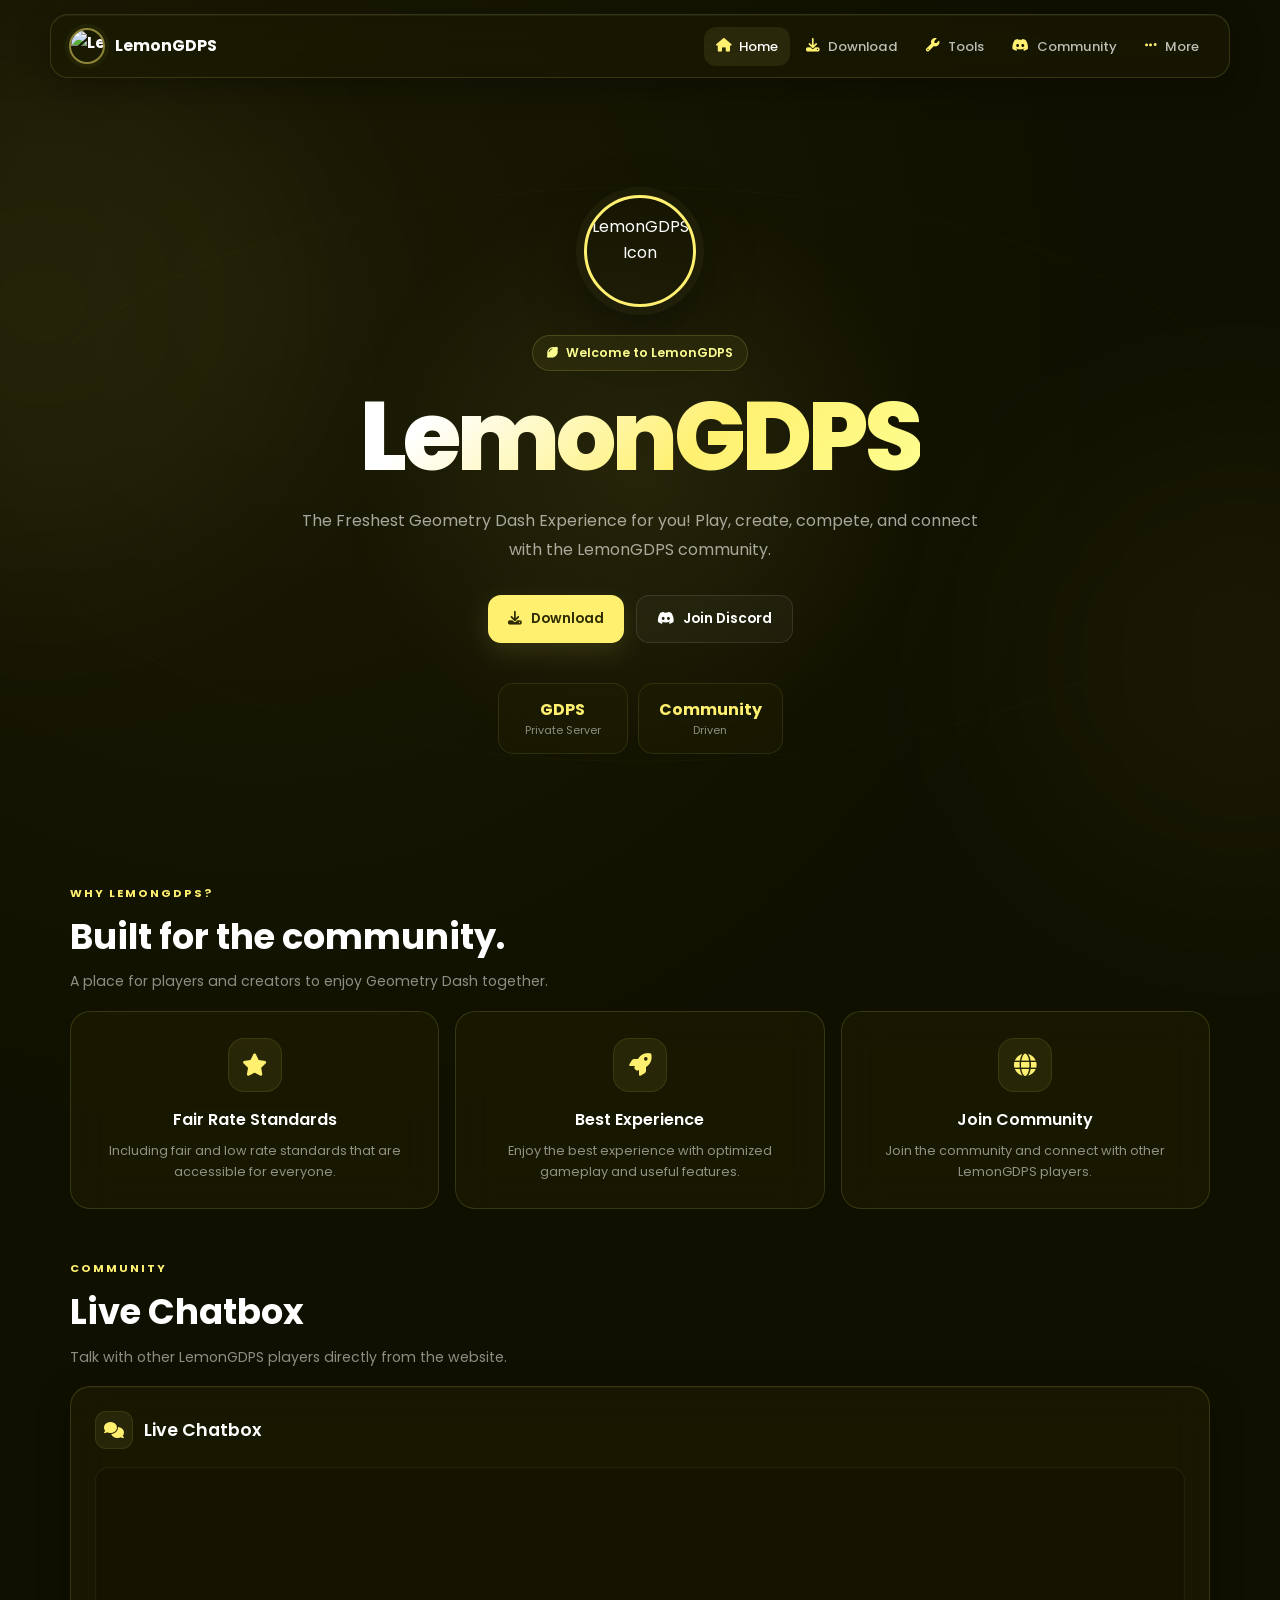
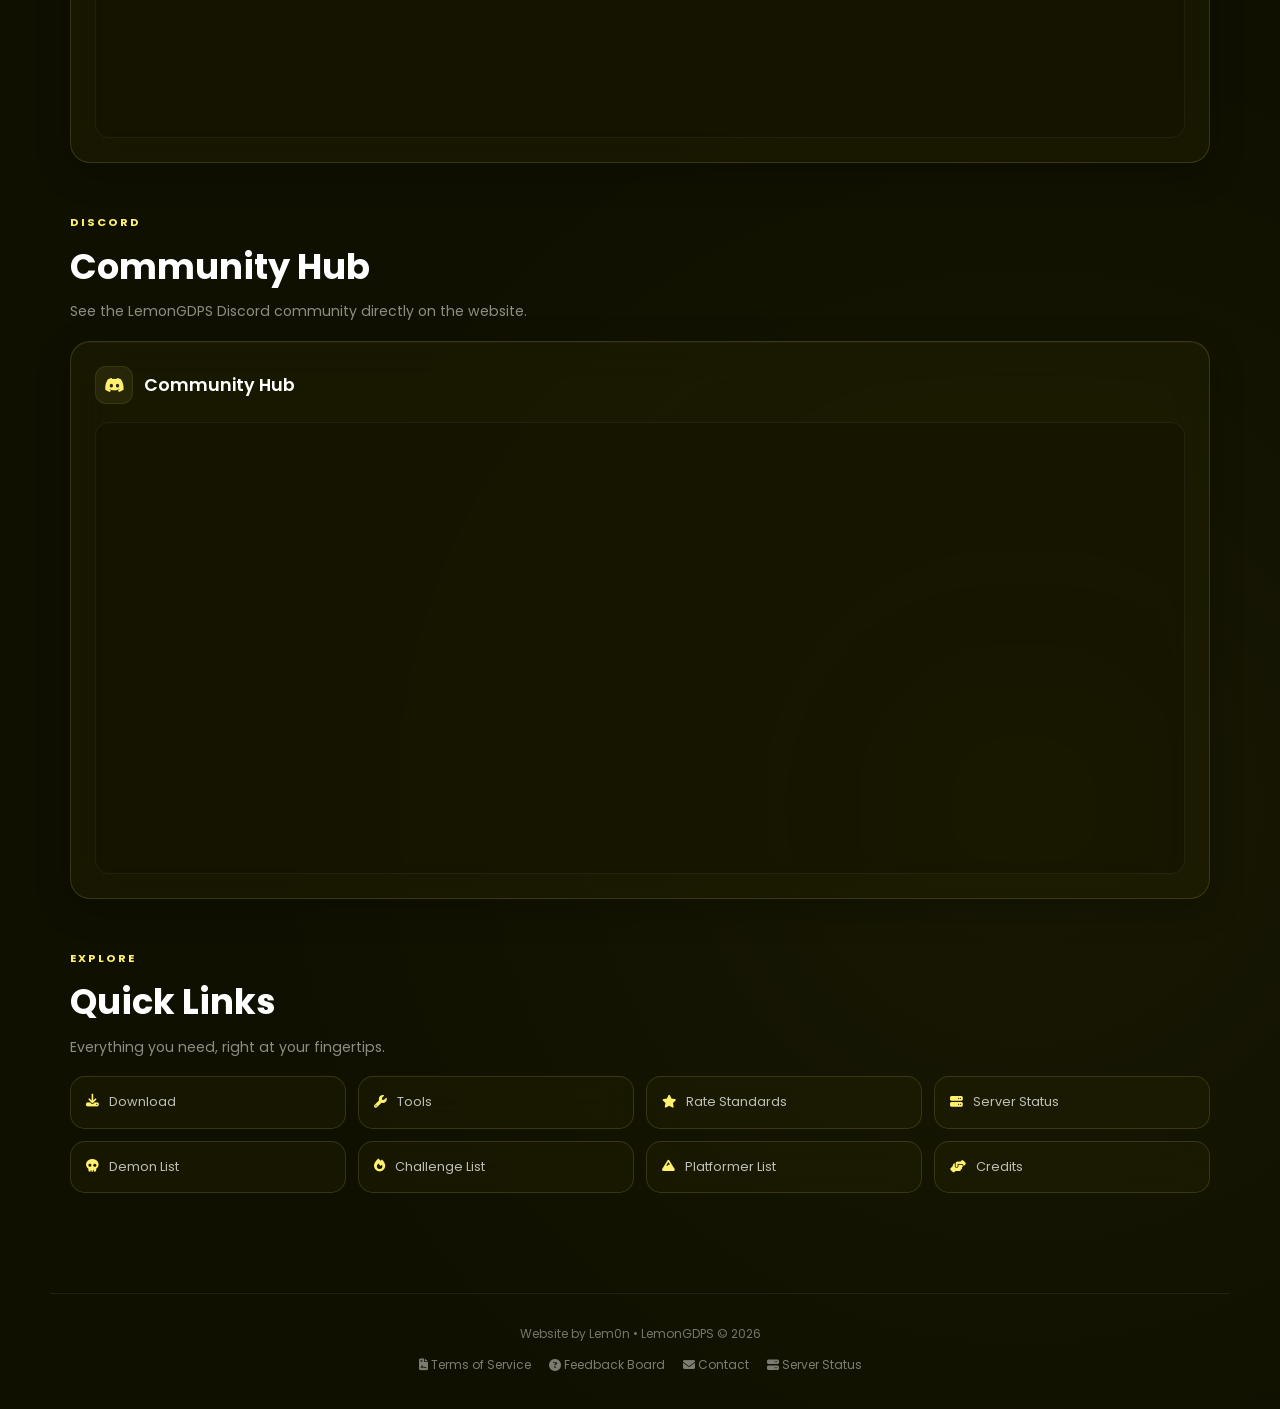
==== index.html @ 2fbc593c "Remove Rate Standards link and update Demon List link" ====
<!DOCTYPE html>
<html lang="en">
<head>
  <meta charset="UTF-8" />
  <meta name="viewport" content="width=device-width, initial-scale=1.0" />
  <meta name="google-site-verification" content="ma9ixtL04ZaSWjvOhxWdfkyeqDctJDTlz8WM6bIMzG0" />
  <meta name="description" content="LemonGDPS - The Freshest Geometry Dash Experience." />

  <title>LemonGDPS</title>

  <link rel="icon" href="https://lemongdps.alwaysdata.net/dashboard/icon.png" />
  <link rel="manifest" href="/manifest.json" />

  <link
    href="https://fonts.googleapis.com/css2?family=Poppins:wght@300;400;500;600;700;800&display=swap"
    rel="stylesheet"
  >

  <link
    rel="stylesheet"
    href="https://cdnjs.cloudflare.com/ajax/libs/font-awesome/6.4.0/css/all.min.css"
  >

  <style>
    :root {
      --yellow: #fff070;
      --yellow-light: #fdff91;
      --yellow-soft: #fffaaa;
      --yellow-hover: #ffffc4;

      --bg: #101000;
      --bg-2: #171700;
      --bg-3: #202000;

      --text: #ffffff;
      --text-soft: #fdff91;
      --text-muted: rgba(255,255,255,0.62);

      --glass: rgba(35, 35, 3, 0.48);
      --glass-strong: rgba(25, 25, 2, 0.64);
      --glass-hover: rgba(48, 48, 5, 0.58);

      --border: rgba(255, 240, 112, 0.14);
      --border-hover: rgba(255, 240, 112, 0.32);

      --radius: 20px;
      --transition: 0.25s ease;
    }

    * {
      margin: 0;
      padding: 0;
      box-sizing: border-box;
    }

    html {
      scroll-behavior: smooth;
    }

    body {
      font-family: "Poppins", system-ui, -apple-system, "Segoe UI", sans-serif;
      color: var(--text);
      background:
        radial-gradient(
          circle at 20% 10%,
          rgba(255, 240, 112, 0.045),
          transparent 30%
        ),
        radial-gradient(
          circle at 80% 80%,
          rgba(255, 240, 112, 0.035),
          transparent 30%
        ),
        var(--bg);

      min-height: 100vh;
      overflow-x: hidden;
      line-height: 1.6;
    }

    a {
      color: inherit;
      text-decoration: none;
    }

    /* =========================================================
       BACKGROUND
    ========================================================= */

    .bg-animation {
      position: fixed;
      inset: 0;
      overflow: hidden;
      pointer-events: none;
      z-index: -5;
    }

    .bg-animation span {
      position: absolute;
      display: block;

      background: rgba(255, 233, 111, 0.08);
      border: 1px solid rgba(255, 240, 112, 0.04);

      bottom: -180px;
      border-radius: 10px;

      animation: moveUp 22s linear infinite;
    }

    .bg-animation span:nth-child(1) {
      left: 10%;
      width: 140px;
      height: 140px;
    }

    .bg-animation span:nth-child(2) {
      left: 25%;
      width: 36px;
      height: 36px;
      animation-delay: 2s;
      animation-duration: 14s;
    }

    .bg-animation span:nth-child(3) {
      left: 40%;
      width: 60px;
      height: 60px;
      animation-delay: 4s;
    }

    .bg-animation span:nth-child(4) {
      left: 60%;
      width: 24px;
      height: 24px;
      animation-delay: 1s;
      animation-duration: 18s;
    }

    .bg-animation span:nth-child(5) {
      left: 75%;
      width: 120px;
      height: 120px;
      animation-delay: 5s;
    }

    .bg-animation span:nth-child(6) {
      left: 85%;
      width: 40px;
      height: 40px;
      animation-delay: 7s;
      animation-duration: 16s;
    }

    .bg-animation span:nth-child(7) {
      left: 50%;
      width: 180px;
      height: 180px;
      animation-delay: 10s;
    }

    .bg-animation span:nth-child(8) {
      left: 5%;
      width: 28px;
      height: 28px;
      animation-delay: 12s;
      animation-duration: 30s;
    }

    .bg-animation span:nth-child(9) {
      left: 90%;
      width: 18px;
      height: 18px;
      animation-delay: 8s;
      animation-duration: 26s;
    }

    .bg-animation span:nth-child(10) {
      left: 35%;
      width: 100px;
      height: 100px;
      animation-delay: 3s;
      animation-duration: 20s;
    }

    @keyframes moveUp {
      0% {
        transform: translateY(0) rotate(0deg);
        opacity: 0;
      }

      15% {
        opacity: 1;
      }

      100% {
        transform: translateY(-1200px) rotate(540deg);
        opacity: 0;
      }
    }

    body::before {
      content: "";
      position: fixed;

      width: 520px;
      height: 520px;

      top: 5%;
      left: -220px;

      border-radius: 50%;

      background: rgba(255, 240, 112, 0.055);
      filter: blur(110px);

      pointer-events: none;
      z-index: -4;
    }

    body::after {
      content: "";
      position: fixed;

      width: 480px;
      height: 480px;

      right: -200px;
      bottom: 0;

      border-radius: 50%;

      background: rgba(255, 240, 112, 0.04);
      filter: blur(120px);

      pointer-events: none;
      z-index: -4;
    }

    /* =========================================================
       TOP NAVIGATION
    ========================================================= */

    .top-nav-wrapper {
      position: fixed;

      top: 0;
      left: 0;
      right: 0;

      z-index: 1000;

      padding: 14px 20px;

      pointer-events: none;
    }

    .top-nav {
      max-width: 1180px;
      height: 64px;

      margin: 0 auto;
      padding: 0 18px;

      display: flex;
      align-items: center;
      justify-content: space-between;

      background: var(--glass-strong);

      border: 1px solid var(--border);
      border-radius: 18px;

      backdrop-filter: blur(22px) saturate(150%);
      -webkit-backdrop-filter: blur(22px) saturate(150%);

      box-shadow:
        0 8px 32px rgba(0, 0, 0, 0.3),
        inset 0 1px 0 rgba(255,255,255,0.05);

      pointer-events: auto;
    }

    .nav-brand {
      display: flex;
      align-items: center;
      gap: 10px;

      font-size: 1rem;
      font-weight: 700;

      white-space: nowrap;
    }

    .nav-brand img {
      width: 36px;
      height: 36px;

      object-fit: cover;

      border-radius: 50%;
      border: 2px solid rgba(255, 240, 112, 0.5);

      box-shadow:
        0 0 0 4px rgba(255, 240, 112, 0.04);
    }

    .nav-links {
      display: flex;
      align-items: center;
      gap: 4px;
    }

    .nav-link {
      display: flex;
      align-items: center;
      gap: 8px;

      padding: 9px 12px;

      border-radius: 12px;

      color: rgba(255,255,255,0.72);

      font-size: 0.82rem;
      font-weight: 500;

      transition: var(--transition);
    }

    .nav-link i {
      color: var(--yellow);
      font-size: 0.85rem;
    }

    .nav-link:hover,
    .nav-link.active {
      color: white;
      background: rgba(255,240,112,0.08);
    }

    .nav-link:hover {
      transform: translateY(-1px);
    }

    .nav-more {
      position: relative;
    }

    .nav-more-menu {
      position: absolute;

      top: calc(100% + 10px);
      right: 0;

      width: 220px;

      padding: 8px;

      background: rgba(24,24,3,0.78);

      border: 1px solid var(--border);
      border-radius: 16px;

      backdrop-filter: blur(24px) saturate(150%);
      -webkit-backdrop-filter: blur(24px) saturate(150%);

      box-shadow:
        0 20px 50px rgba(0,0,0,0.35),
        inset 0 1px 0 rgba(255,255,255,0.04);

      opacity: 0;
      visibility: hidden;
      transform: translateY(-6px);

      transition: 0.2s ease;
    }

    .nav-more:hover .nav-more-menu {
      opacity: 1;
      visibility: visible;
      transform: translateY(0);
    }

    .nav-more-menu a {
      display: flex;
      align-items: center;
      gap: 10px;

      padding: 10px 12px;

      border-radius: 10px;

      color: rgba(255,255,255,0.72);

      font-size: 0.82rem;

      transition: var(--transition);
    }

    .nav-more-menu a i {
      width: 18px;
      color: var(--yellow);
      text-align: center;
    }

    .nav-more-menu a:hover {
      color: white;
      background: rgba(255,240,112,0.08);
    }

    /* =========================================================
       MAIN
    ========================================================= */

    main {
      width: 100%;
      max-width: 1180px;

      margin: 0 auto;
      padding: 115px 20px 60px;
    }

    /* =========================================================
       HERO
    ========================================================= */

    .hero {
      position: relative;

      min-height: 620px;

      display: flex;
      flex-direction: column;
      align-items: center;
      justify-content: center;

      text-align: center;

      padding: 80px 20px;

      overflow: hidden;
    }

    .hero-pattern {
      position: absolute;
      inset: 0;

      background:
        radial-gradient(
          circle at center,
          rgba(255,240,112,0.075),
          transparent 45%
        );

      pointer-events: none;
    }

    .hero-pattern::after {
      content: "";

      position: absolute;
      inset: 10%;

      border: 1px solid rgba(255,240,112,0.025);
      border-radius: 50%;

      transform: scaleX(1.4);
    }

    .hero-icon {
      position: relative;

      width: 112px;
      height: 112px;

      object-fit: cover;

      border-radius: 50%;

      border: 3px solid var(--yellow);

      box-shadow:
        0 0 0 8px rgba(255,240,112,0.045),
        0 20px 60px rgba(0,0,0,0.45);

      margin-bottom: 28px;

      animation: heroFloat 5s ease-in-out infinite;
    }

    @keyframes heroFloat {
      0%, 100% {
        transform: translateY(0);
      }

      50% {
        transform: translateY(-8px);
      }
    }

    .hero-badge {
      display: inline-flex;
      align-items: center;
      gap: 8px;

      padding: 7px 14px;

      margin-bottom: 18px;

      border: 1px solid rgba(255,240,112,0.16);
      border-radius: 999px;

      background: rgba(255,240,112,0.055);

      backdrop-filter: blur(12px);
      -webkit-backdrop-filter: blur(12px);

      color: var(--yellow-light);

      font-size: 0.78rem;
      font-weight: 600;
    }

    .hero h1 {
      position: relative;

      font-size: clamp(3rem, 8vw, 6rem);

      line-height: 1;

      font-weight: 800;

      letter-spacing: -4px;

      margin-bottom: 22px;

      background: linear-gradient(
        135deg,
        #ffffff 15%,
        var(--yellow) 60%,
        var(--yellow-light)
      );

      -webkit-background-clip: text;
      background-clip: text;

      color: transparent;
    }

    .hero p {
      max-width: 680px;

      color: rgba(255,255,255,0.62);

      font-size: 1rem;

      line-height: 1.8;

      margin-bottom: 30px;
    }

    .hero-buttons {
      display: flex;
      justify-content: center;
      flex-wrap: wrap;
      gap: 12px;

      margin-bottom: 40px;
    }

    .hero-button {
      display: inline-flex;
      align-items: center;
      gap: 9px;

      padding: 12px 20px;

      border-radius: 13px;

      font-size: 0.86rem;
      font-weight: 600;

      transition: var(--transition);
    }

    .hero-button.primary {
      color: #282600;
      background: var(--yellow);

      box-shadow:
        0 8px 25px rgba(255,240,112,0.12);
    }

    .hero-button.primary:hover {
      background: var(--yellow-hover);
      transform: translateY(-3px);

      box-shadow:
        0 12px 32px rgba(255,240,112,0.2);
    }

    .hero-button.secondary {
      color: white;

      background: rgba(255,255,255,0.035);

      border: 1px solid rgba(255,255,255,0.1);

      backdrop-filter: blur(12px);
      -webkit-backdrop-filter: blur(12px);
    }

    .hero-button.secondary:hover {
      background: rgba(255,240,112,0.07);
      border-color: rgba(255,240,112,0.25);

      transform: translateY(-3px);
    }

    .stats {
      display: flex;
      justify-content: center;
      flex-wrap: wrap;

      gap: 10px;
    }

    .stat {
      min-width: 130px;

      padding: 13px 20px;

      border-radius: 15px;

      background: rgba(35,35,3,0.38);

      border: 1px solid rgba(255,240,112,0.1);

      backdrop-filter: blur(16px);
      -webkit-backdrop-filter: blur(16px);
    }

    .stat strong {
      display: block;

      color: var(--yellow);

      font-size: 1rem;
    }

    .stat span {
      display: block;

      color: rgba(255,255,255,0.5);

      font-size: 0.68rem;
    }

    /* =========================================================
       SECTION
    ========================================================= */

    .section {
      margin-top: 45px;
    }

    .section-heading {
      margin-bottom: 18px;
    }

    .section-heading span {
      color: var(--yellow);

      font-size: 0.7rem;
      font-weight: 700;

      text-transform: uppercase;
      letter-spacing: 2px;
    }

    .section-heading h2 {
      margin-top: 5px;

      font-size: clamp(1.6rem, 4vw, 2.2rem);

      font-weight: 700;
    }

    .section-heading p {
      margin-top: 5px;

      color: rgba(255,255,255,0.52);

      font-size: 0.88rem;
    }

    /* =========================================================
       GLASS CARDS
    ========================================================= */

    .card {
      background: var(--glass);

      border: 1px solid var(--border);
      border-radius: var(--radius);

      padding: 24px;

      backdrop-filter: blur(18px) saturate(135%);
      -webkit-backdrop-filter: blur(18px) saturate(135%);

      box-shadow:
        0 10px 35px rgba(0,0,0,0.22),
        inset 0 1px 0 rgba(255,255,255,0.035);

      transition:
        transform var(--transition),
        border-color var(--transition),
        background var(--transition),
        box-shadow var(--transition);
    }

    .card:hover {
      background: var(--glass-hover);

      border-color: var(--border-hover);

      box-shadow:
        0 16px 45px rgba(0,0,0,0.28),
        inset 0 1px 0 rgba(255,255,255,0.05);
    }

    .card-header {
      display: flex;
      align-items: center;
      gap: 11px;

      margin-bottom: 18px;
    }

    .card-header i {
      width: 38px;
      height: 38px;

      display: flex;
      align-items: center;
      justify-content: center;

      border-radius: 11px;

      color: var(--yellow);

      background: rgba(255,240,112,0.07);

      border: 1px solid rgba(255,240,112,0.08);
    }

    .card-title {
      font-size: 1.1rem;
      font-weight: 600;
    }

    .card-content {
      color: var(--text-soft);
    }

    /* =========================================================
       MEDIA
    ========================================================= */

    .media {
      width: 100%;

      overflow: hidden;

      border-radius: 14px;

      border: 1px solid rgba(255,255,255,0.06);

      background: rgba(0,0,0,0.15);
    }

    iframe {
      display: block;

      width: 100%;

      border: none;
    }

    /* =========================================================
       FEATURES
    ========================================================= */

    .features {
      display: grid;

      grid-template-columns: repeat(3, 1fr);

      gap: 16px;
    }

    .feature {
      padding: 26px 22px;

      text-align: center;

      background: rgba(35,35,3,0.44);

      border: 1px solid var(--border);

      border-radius: 20px;

      backdrop-filter: blur(18px) saturate(135%);
      -webkit-backdrop-filter: blur(18px) saturate(135%);

      transition: var(--transition);
    }

    .feature:hover {
      transform: translateY(-5px);

      background: rgba(48,48,5,0.56);

      border-color: var(--border-hover);

      box-shadow:
        0 15px 40px rgba(0,0,0,0.25);
    }

    .feature i {
      width: 54px;
      height: 54px;

      display: inline-flex;
      align-items: center;
      justify-content: center;

      margin-bottom: 15px;

      border-radius: 16px;

      color: var(--yellow);

      background: rgba(255,240,112,0.065);

      border: 1px solid rgba(255,240,112,0.1);

      font-size: 1.4rem;
    }

    .feature h3 {
      margin-bottom: 7px;

      font-size: 1rem;
      font-weight: 600;
    }

    .feature p {
      color: rgba(255,255,255,0.52);

      font-size: 0.8rem;

      line-height: 1.65;
    }

    /* =========================================================
       QUICK LINKS
    ========================================================= */

    .quick-links {
      display: grid;

      grid-template-columns: repeat(4, 1fr);

      gap: 12px;
    }

    .quick-link {
      display: flex;
      align-items: center;
      gap: 10px;

      padding: 15px;

      border-radius: 15px;

      background: rgba(35,35,3,0.4);

      border: 1px solid var(--border);

      color: rgba(255,255,255,0.72);

      font-size: 0.8rem;

      backdrop-filter: blur(14px);
      -webkit-backdrop-filter: blur(14px);

      transition: var(--transition);
    }

    .quick-link i {
      color: var(--yellow);
    }

    .quick-link:hover {
      color: white;

      background: rgba(255,240,112,0.07);

      border-color: var(--border-hover);

      transform: translateY(-2px);
    }

    /* =========================================================
       FOOTER
    ========================================================= */

    footer {
      width: 100%;

      max-width: 1180px;

      margin: 40px auto 0;

      padding: 30px 20px 35px;

      text-align: center;

      border-top: 1px solid rgba(255,240,112,0.08);

      color: rgba(255,255,255,0.42);

      font-size: 0.75rem;
    }

    .footer-links {
      display: flex;
      justify-content: center;
      flex-wrap: wrap;

      gap: 18px;

      margin-top: 12px;
    }

    .footer-links a {
      color: rgba(255,255,255,0.45);

      transition: var(--transition);
    }

    .footer-links a:hover {
      color: var(--yellow);
    }

    /* =========================================================
       SCROLL REVEAL
    ========================================================= */

    .reveal {
      opacity: 0;
      transform: translateY(20px);

      transition:
        opacity 0.6s ease,
        transform 0.6s ease;
    }

    .reveal.visible {
      opacity: 1;
      transform: translateY(0);
    }

    /* =========================================================
       RESPONSIVE
    ========================================================= */

    @media (max-width: 950px) {
      .nav-link span {
        display: none;
      }

      .nav-link {
        padding: 10px;
      }

      .nav-brand span {
        display: none;
      }

      .features {
        grid-template-columns: 1fr;
      }

      .quick-links {
        grid-template-columns: repeat(2, 1fr);
      }
    }

    @media (max-width: 650px) {
      .top-nav-wrapper {
        padding: 10px;
      }

      .top-nav {
        height: 58px;
        padding: 0 10px;

        border-radius: 15px;
      }

      .nav-links {
        gap: 1px;
      }

      .nav-link {
        padding: 8px;
      }

      .nav-link i {
        font-size: 0.8rem;
      }

      .nav-more-menu {
        right: -5px;
      }

      main {
        padding-top: 90px;
        padding-left: 14px;
        padding-right: 14px;
      }

      .hero {
        min-height: 550px;

        padding: 50px 10px;
      }

      .hero-icon {
        width: 92px;
        height: 92px;
      }

      .hero h1 {
        font-size: clamp(2.8rem, 15vw, 4.5rem);

        letter-spacing: -3px;
      }

      .hero p {
        font-size: 0.85rem;
      }

      .stats {
        width: 100%;
      }

      .stat {
        flex: 1;
        min-width: 100px;
      }

      .card {
        padding: 18px;
        border-radius: 17px;
      }

      .quick-links {
        grid-template-columns: 1fr;
      }
    }

    @media (max-width: 430px) {
      .hero-buttons {
        width: 100%;
        flex-direction: column;
      }

      .hero-button {
        width: 100%;
        justify-content: center;
      }

      .stats {
        display: grid;
        grid-template-columns: repeat(3, 1fr);
      }

      .stat {
        min-width: 0;
        padding: 11px 5px;
      }

      .stat strong {
        font-size: 0.8rem;
      }

      .stat span {
        font-size: 0.58rem;
      }
    }
  </style>
</head>

<body>

  <!-- =======================================================
       BACKGROUND
  ======================================================== -->

  <div class="bg-animation" aria-hidden="true">
    <span></span>
    <span></span>
    <span></span>
    <span></span>
    <span></span>
    <span></span>
    <span></span>
    <span></span>
    <span></span>
    <span></span>
  </div>


  <!-- =======================================================
       TOP NAV
  ======================================================== -->

  <div class="top-nav-wrapper">
    <nav class="top-nav">

      <a href="/" class="nav-brand">
        <img
          src="https://lemongdps.alwaysdata.net/dashboard/icon.png"
          alt="LemonGDPS"
        >
        <span>LemonGDPS</span>
      </a>

      <div class="nav-links">

        <a href="/" class="nav-link active">
          <i class="fas fa-home"></i>
          <span>Home</span>
        </a>

        <a href="/download.html" class="nav-link">
          <i class="fas fa-download"></i>
          <span>Download</span>
        </a>

        <a href="/tools.html" class="nav-link">
          <i class="fas fa-wrench"></i>
          <span>Tools</span>
        </a>

        <a
          href="https://discord.gg/KwgR2EBEeh"
          target="_blank"
          class="nav-link"
        >
          <i class="fab fa-discord"></i>
          <span>Community</span>
        </a>

        <div class="nav-more">

          <a href="#" class="nav-link">
            <i class="fas fa-ellipsis"></i>
            <span>More</span>
          </a>

          <div class="nav-more-menu">

            <a href="https://lemongdps.stpg.dev">
              <i class="fas fa-server"></i>
              Server Status
            </a>

            <a href="https://lemongdpsdl.pages.dev/">
              <i class="fas fa-skull"></i>
              Demon List
            </a>

            <a href="https://upsilongdpscl.pages.dev/">
              <i class="fas fa-fire"></i>
              Challenge List
            </a>

            <a href="https://upsilongdpspl.pages.dev/">
              <i class="fas fa-mountain"></i>
              Platformer List
            </a>

            <a href="/credit.html">
              <i class="fas fa-hands-helping"></i>
              Credits
            </a>

            <a href="/terms.html">
              <i class="fas fa-file-contract"></i>
              Terms of Service
            </a>

          </div>

        </div>

      </div>

    </nav>
  </div>


  <!-- =======================================================
       MAIN
  ======================================================== -->

  <main>

    <!-- HERO -->

    <section class="hero">

      <div class="hero-pattern"></div>

      <img
        src="https://lemongdps.alwaysdata.net/dashboard/icon.png"
        alt="LemonGDPS Icon"
        class="hero-icon"
      >

      <div class="hero-badge">
        <i class="fas fa-lemon"></i>
        Welcome to LemonGDPS
      </div>

      <h1>LemonGDPS</h1>

      <p>
        The Freshest Geometry Dash Experience for you!
        Play, create, compete, and connect with the LemonGDPS community.
      </p>

      <div class="hero-buttons">

        <a href="/download.html" class="hero-button primary">
          <i class="fas fa-download"></i>
          Download
        </a>

        <a
          href="https://discord.gg/KwgR2EBEeh"
          target="_blank"
          class="hero-button secondary"
        >
          <i class="fab fa-discord"></i>
          Join Discord
        </a>

      </div>

      <div class="stats">

        <div class="stat">
          <strong>GDPS</strong>
          <span>Private Server</span>
        </div>

        <div class="stat">
          <strong>Community</strong>
          <span>Driven</span>
        </div>

      </div>

    </section>


    <!-- FEATURES -->

    <section class="section reveal">

      <div class="section-heading">
        <span>Why LemonGDPS?</span>
        <h2>Built for the community.</h2>
        <p>
          A place for players and creators to enjoy Geometry Dash together.
        </p>
      </div>

      <div class="features">

        <div class="feature">

          <i class="fas fa-star"></i>

          <h3>Fair Rate Standards</h3>

          <p>
            Including fair and low rate standards that are accessible for everyone.
          </p>

        </div>

        <div class="feature">

          <i class="fas fa-rocket"></i>

          <h3>Best Experience</h3>

          <p>
            Enjoy the best experience with optimized gameplay and useful features.
          </p>

        </div>

        <div class="feature">

          <i class="fas fa-globe"></i>

          <h3>Join Community</h3>

          <p>
            Join the community and connect with other LemonGDPS players.
          </p>

        </div>

      </div>

    </section>


    <!-- LIVE CHAT -->

    <section class="section reveal">

      <div class="section-heading">
        <span>Community</span>
        <h2>Live Chatbox</h2>
        <p>
          Talk with other LemonGDPS players directly from the website.
        </p>
      </div>

      <div class="card">

        <div class="card-header">

          <i class="fas fa-comments"></i>

          <h2 class="card-title">
            Live Chatbox
          </h2>

        </div>

        <div class="card-content">

          <div class="media">

            <iframe
              src="https://www3.cbox.ws/box/?boxid=3560814&boxtag=9FbJcQ"
              height="269"
              allowtransparency="yes"
              allow="autoplay"
              scrolling="auto"
            ></iframe>

          </div>

        </div>

      </div>

    </section>


    <!-- DISCORD WIDGET -->

    <section class="section reveal">

      <div class="section-heading">
        <span>Discord</span>
        <h2>Community Hub</h2>
        <p>
          See the LemonGDPS Discord community directly on the website.
        </p>
      </div>

      <div class="card">

        <div class="card-header">

          <i class="fab fa-discord"></i>

          <h2 class="card-title">
            Community Hub
          </h2>

        </div>

        <div class="card-content">

          <div class="media">

            <iframe
              height="450"
              loading="lazy"
              src="https://discord.com/widget?id=1541070802823155774&theme=dark"
            ></iframe>

          </div>

        </div>

      </div>

    </section>


    <!-- QUICK LINKS -->

    <section class="section reveal">

      <div class="section-heading">
        <span>Explore</span>
        <h2>Quick Links</h2>
        <p>
          Everything you need, right at your fingertips.
        </p>
      </div>

      <div class="quick-links">

        <a
          href="/download.html"
          class="quick-link"
        >
          <i class="fas fa-download"></i>
          Download
        </a>

        <a
          href="/tools.html"
          class="quick-link"
        >
          <i class="fas fa-wrench"></i>
          Tools
        </a>

        <a
          href="https://upsilongdps.carrd.co/#ratestandards"
          class="quick-link"
        >
          <i class="fas fa-star"></i>
          Rate Standards
        </a>

        <a
          href="https://lemongdps.stpg.dev"
          class="quick-link"
        >
          <i class="fas fa-server"></i>
          Server Status
        </a>

        <a
          href="https://upsilongdpsdl.pages.dev/"
          class="quick-link"
        >
          <i class="fas fa-skull"></i>
          Demon List
        </a>

        <a
          href="https://upsilongdpscl.pages.dev/"
          class="quick-link"
        >
          <i class="fas fa-fire"></i>
          Challenge List
        </a>

        <a
          href="https://upsilongdpspl.pages.dev/"
          class="quick-link"
        >
          <i class="fas fa-mountain"></i>
          Platformer List
        </a>

        <a
          href="/credit.html"
          class="quick-link"
        >
          <i class="fas fa-hands-helping"></i>
          Credits
        </a>

      </div>

    </section>

  </main>


  <!-- =======================================================
       FOOTER
  ======================================================== -->

  <footer>

    <p>
      Website by Lem0n • LemonGDPS &copy;
      <span id="year"></span>
    </p>

    <div class="footer-links">

      <a href="/terms.html">
        <i class="fas fa-file-contract"></i>
        Terms of Service
      </a>

      <a href="/feedback">
        <i class="fas fa-question-circle"></i>
        Feedback Board
      </a>

      <a href="/contact.html">
        <i class="fas fa-envelope"></i>
        Contact
      </a>

      <a href="https://lemongdps.stpg.dev">
        <i class="fas fa-server"></i>
        Server Status
      </a>

    </div>

  </footer>


  <!-- =======================================================
       JAVASCRIPT
  ======================================================== -->

  <script>

    /* Current year */

    document.getElementById("year").textContent =
      new Date().getFullYear();


    /* Scroll reveal */

    const observer = new IntersectionObserver(
      (entries) => {

        entries.forEach((entry) => {

          if (entry.isIntersecting) {

            entry.target.classList.add("visible");

            observer.unobserve(entry.target);

          }

        });

      },
      {
        threshold: 0.08
      }
    );


    document
      .querySelectorAll(".reveal")
      .forEach((element) => {

        observer.observe(element);

      });

  </script>

</body>
</html>
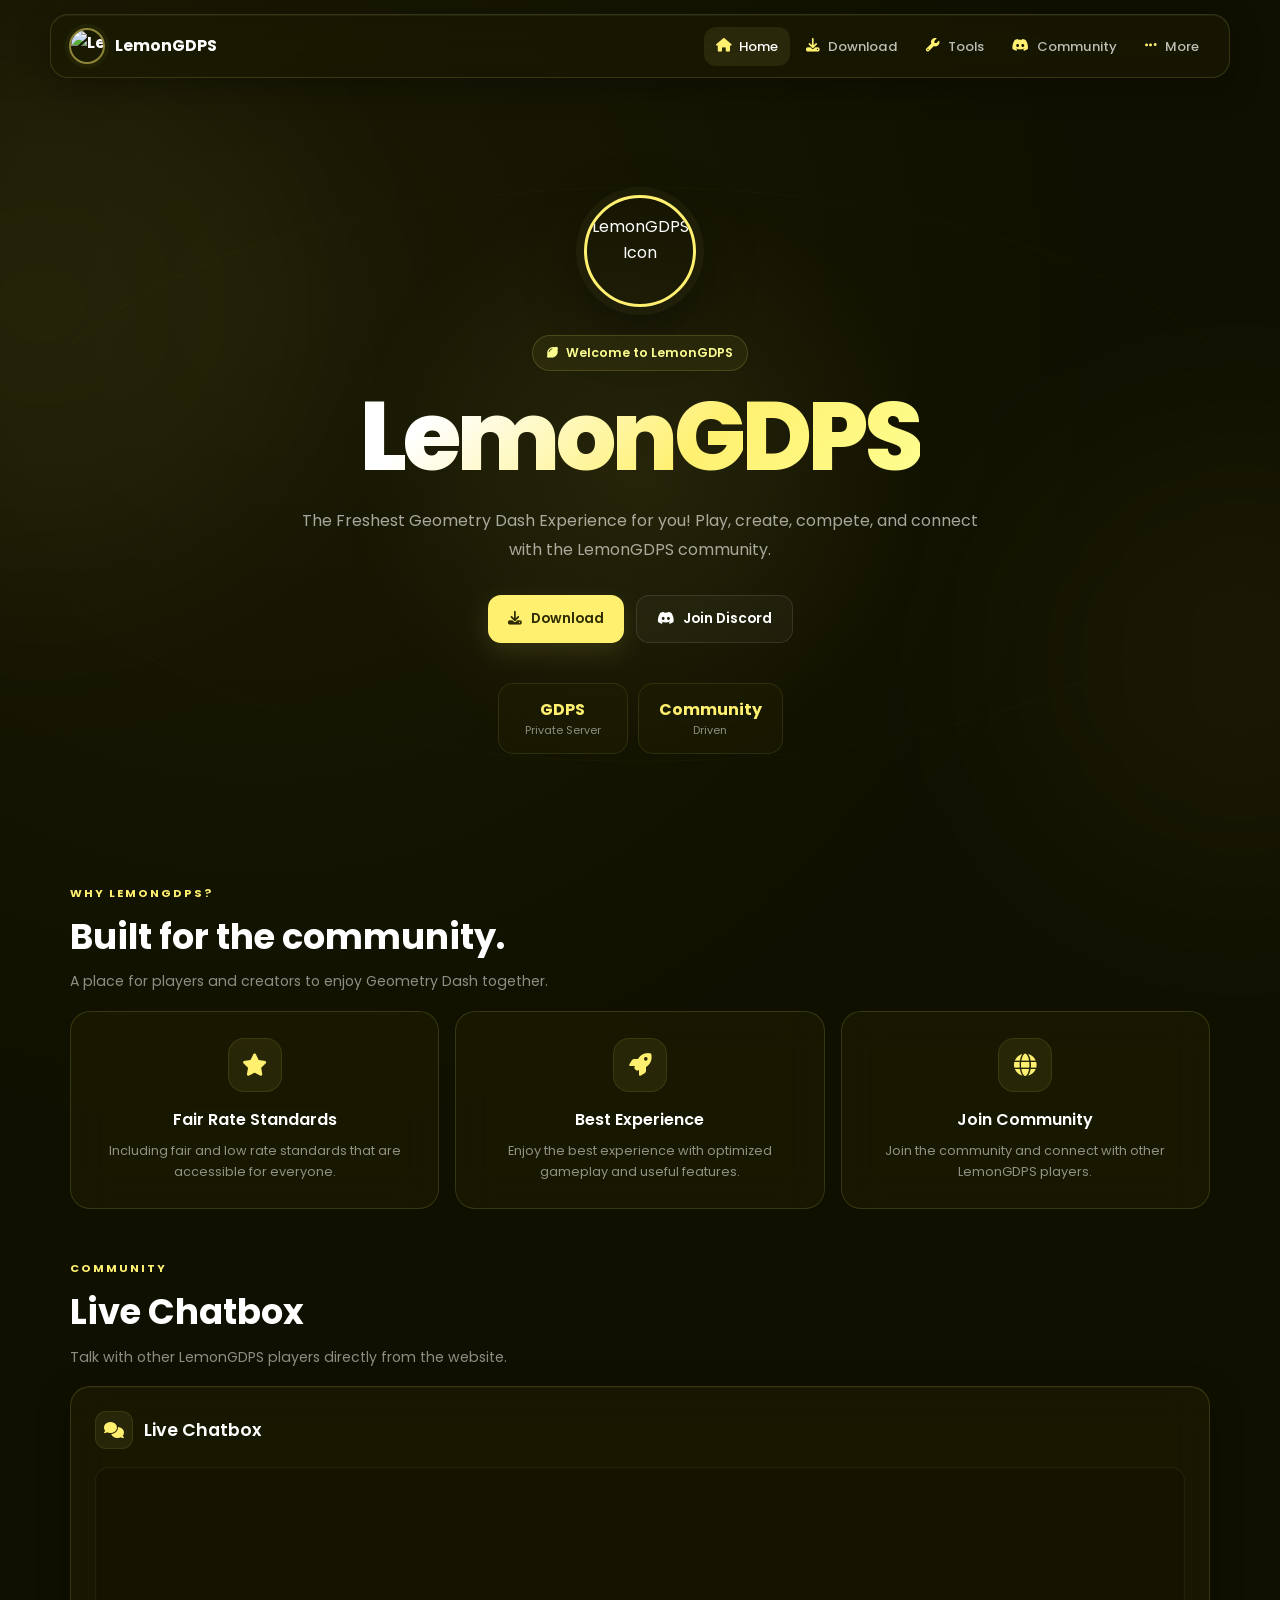
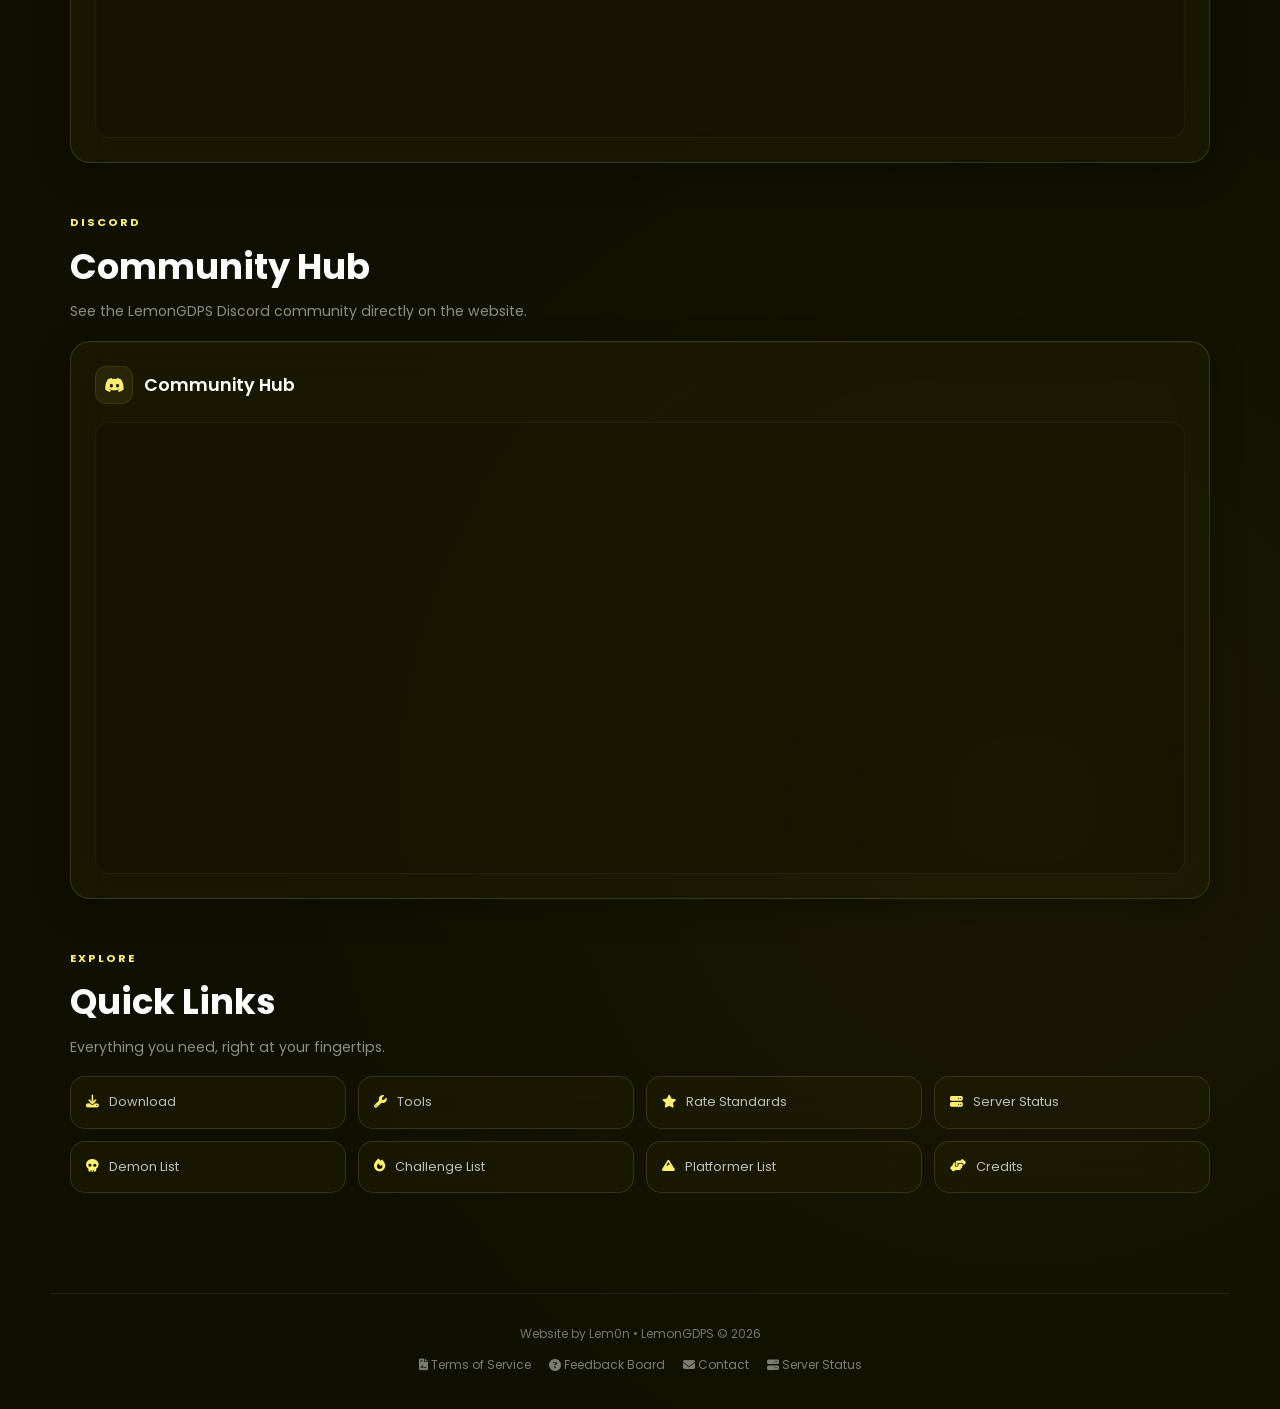
==== commit 3f33ecd8: "Change download link from '/download.html' to '/download'" ====
--- a/index.html
+++ b/index.html
@@ -1148,7 +1148,7 @@
           <span>Home</span>
         </a>
 
-        <a href="/download.html" class="nav-link">
+        <a href="/download" class="nav-link">
           <i class="fas fa-download"></i>
           <span>Download</span>
         </a>
@@ -1248,7 +1248,7 @@
 
       <div class="hero-buttons">
 
-        <a href="/download.html" class="hero-button primary">
+        <a href="/download" class="hero-button primary">
           <i class="fas fa-download"></i>
           Download
         </a>
@@ -1439,7 +1439,7 @@
       <div class="quick-links">
 
         <a
-          href="/download.html"
+          href="/download"
           class="quick-link"
         >
           <i class="fas fa-download"></i>
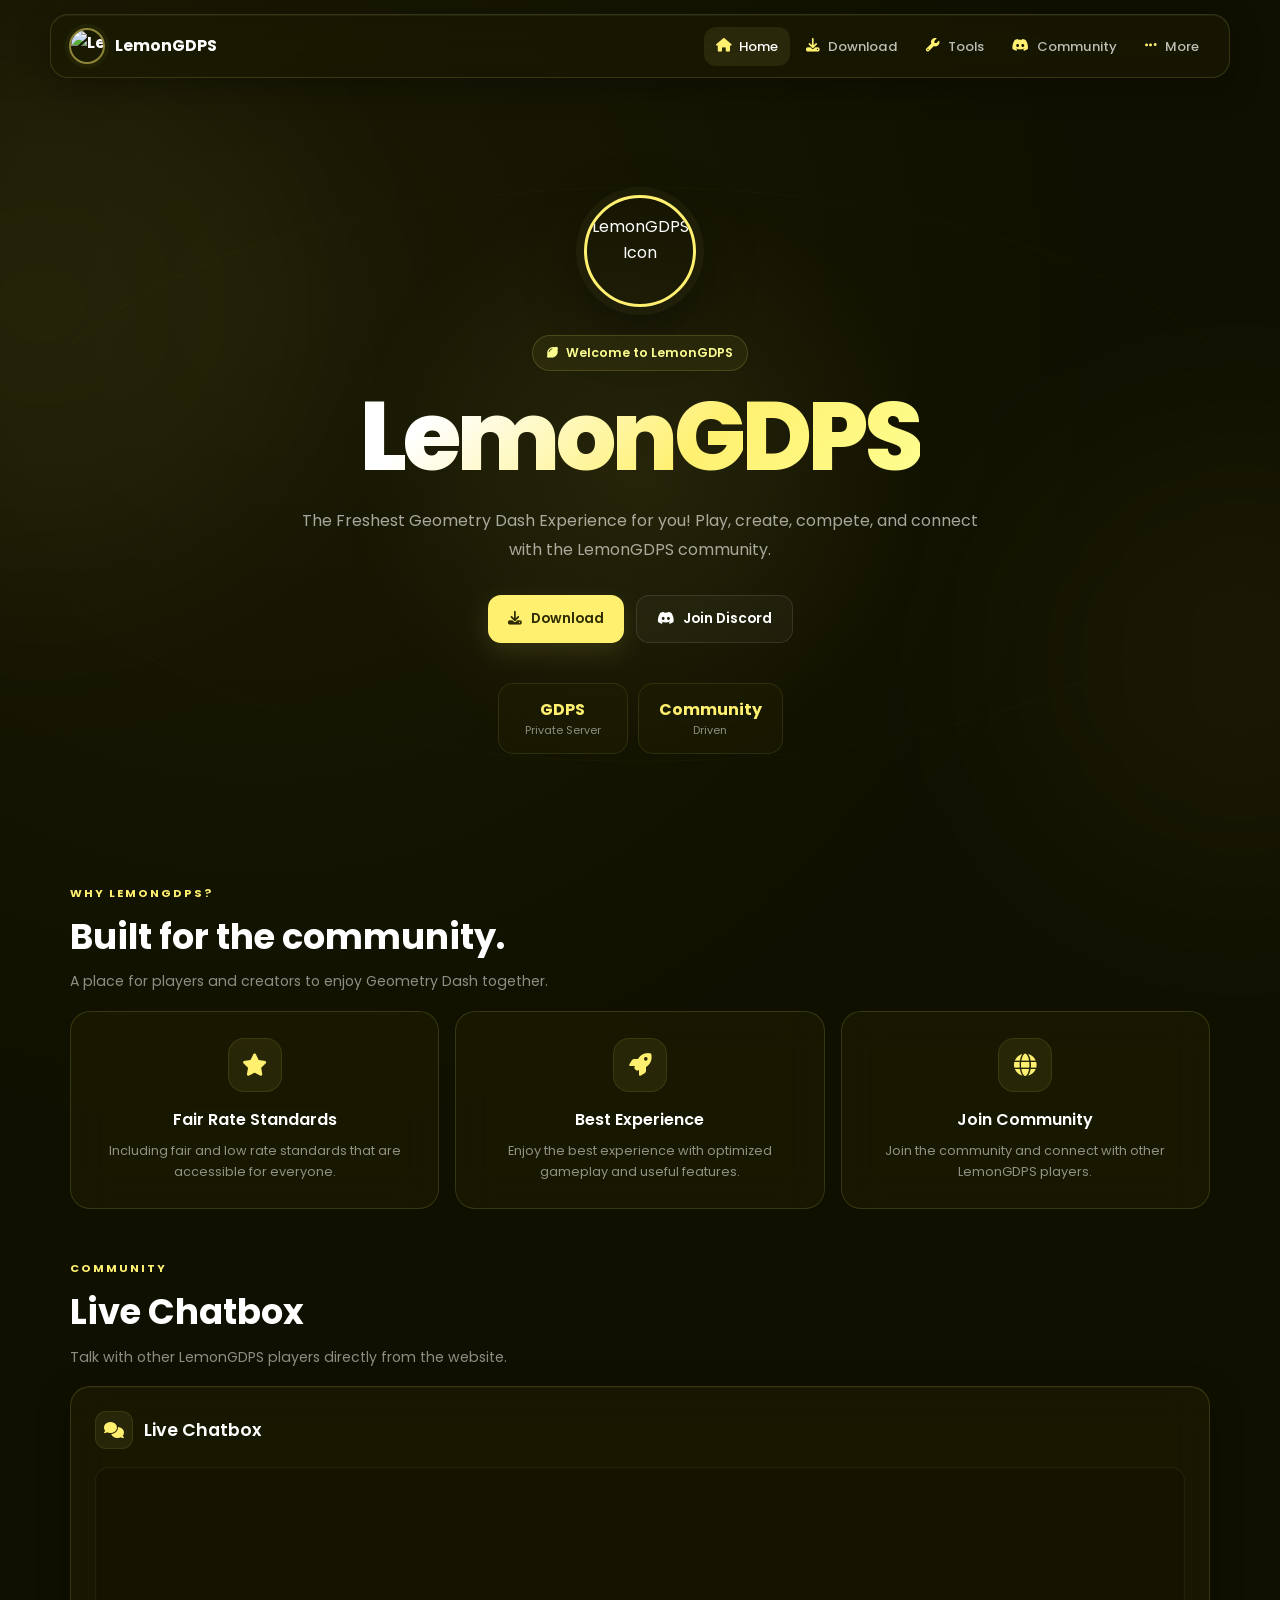
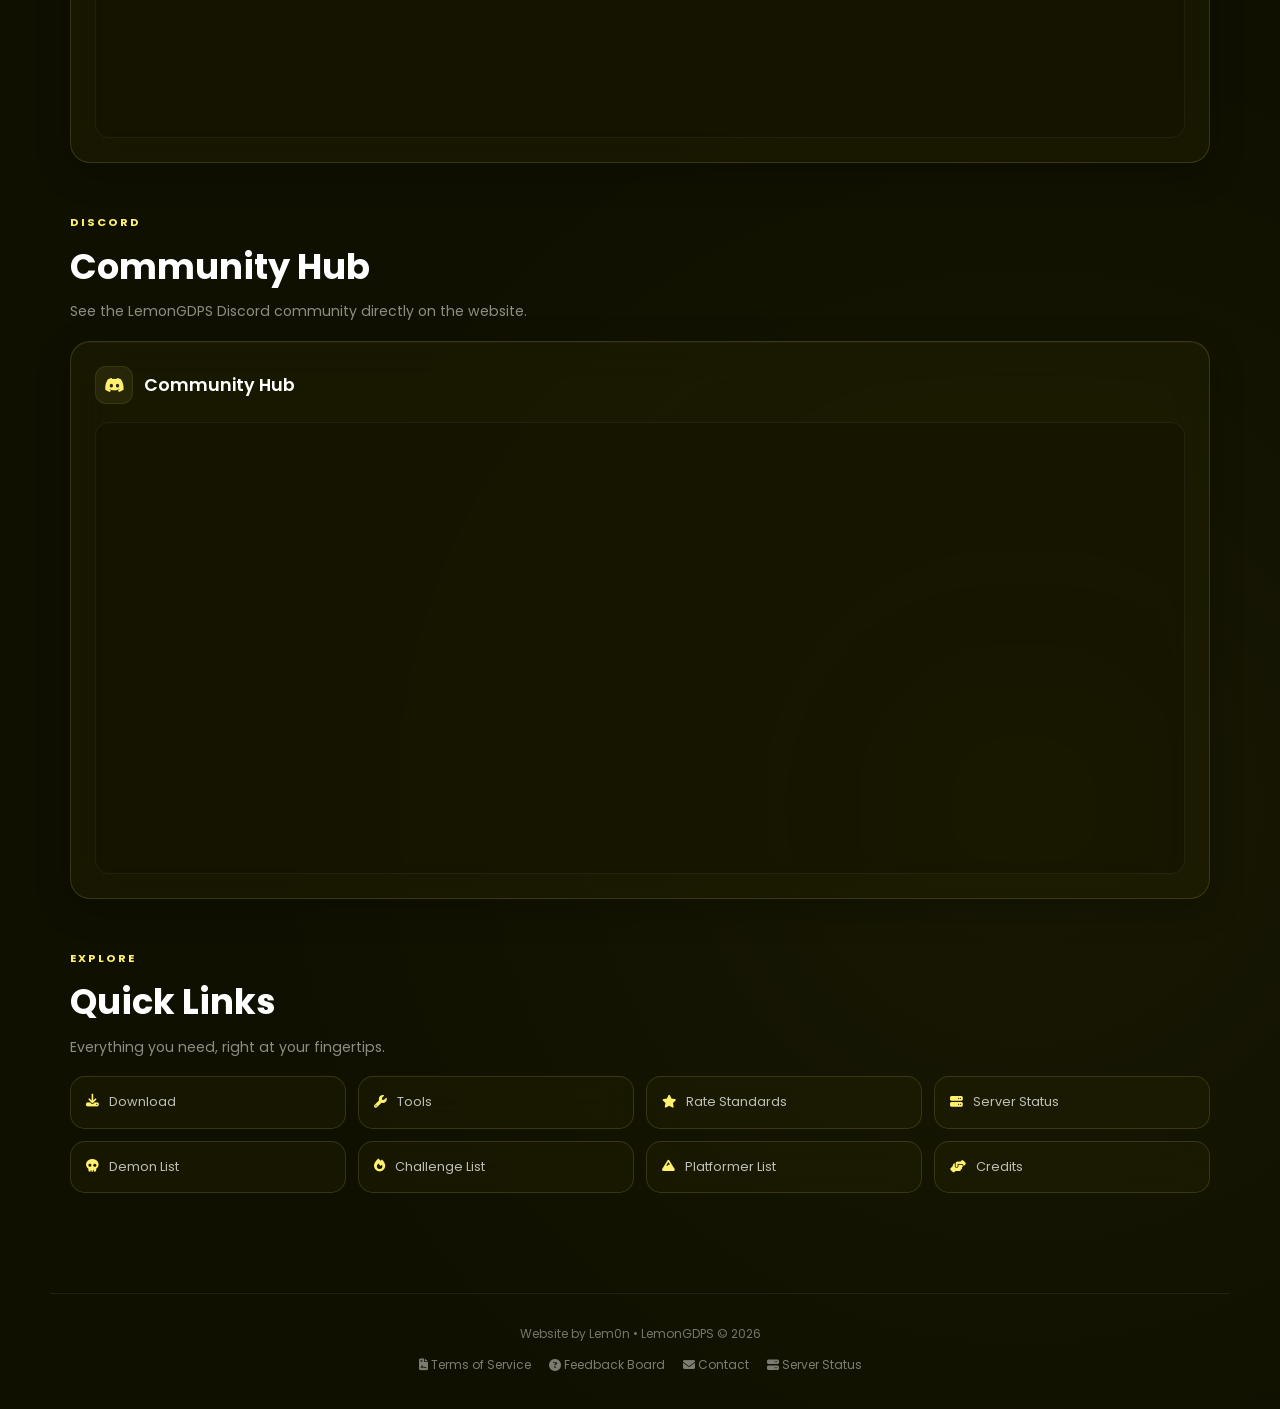
==== commit 1a7a7c58: "Update index.html" ====
--- a/index.html
+++ b/index.html
@@ -1153,7 +1153,7 @@
           <span>Download</span>
         </a>
 
-        <a href="/tools.html" class="nav-link">
+        <a href="/tools" class="nav-link">
           <i class="fas fa-wrench"></i>
           <span>Tools</span>
         </a>
@@ -1201,7 +1201,7 @@
               Credits
             </a>
 
-            <a href="/terms.html">
+            <a href="/terms">
               <i class="fas fa-file-contract"></i>
               Terms of Service
             </a>
@@ -1447,7 +1447,7 @@
         </a>
 
         <a
-          href="/tools.html"
+          href="/tools"
           class="quick-link"
         >
           <i class="fas fa-wrench"></i>
@@ -1522,7 +1522,7 @@
 
     <div class="footer-links">
 
-      <a href="/terms.html">
+      <a href="/terms">
         <i class="fas fa-file-contract"></i>
         Terms of Service
       </a>
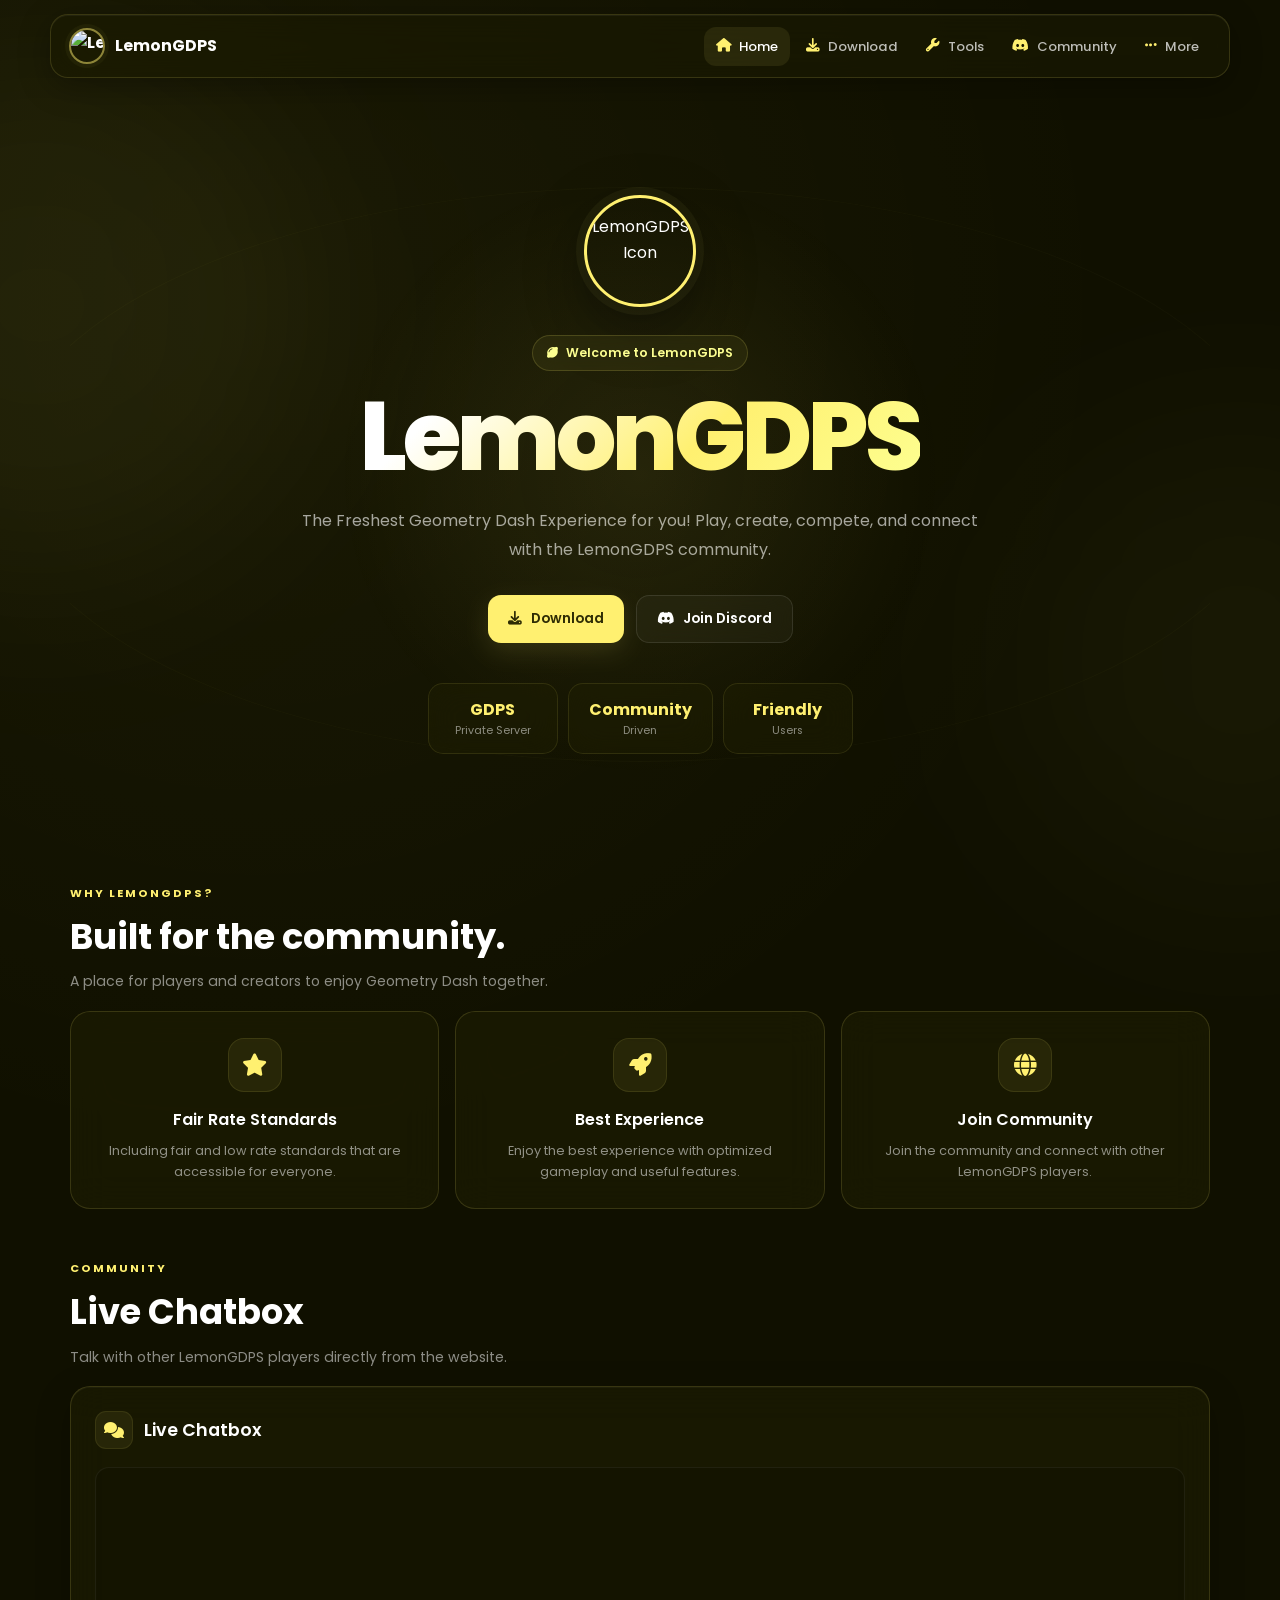
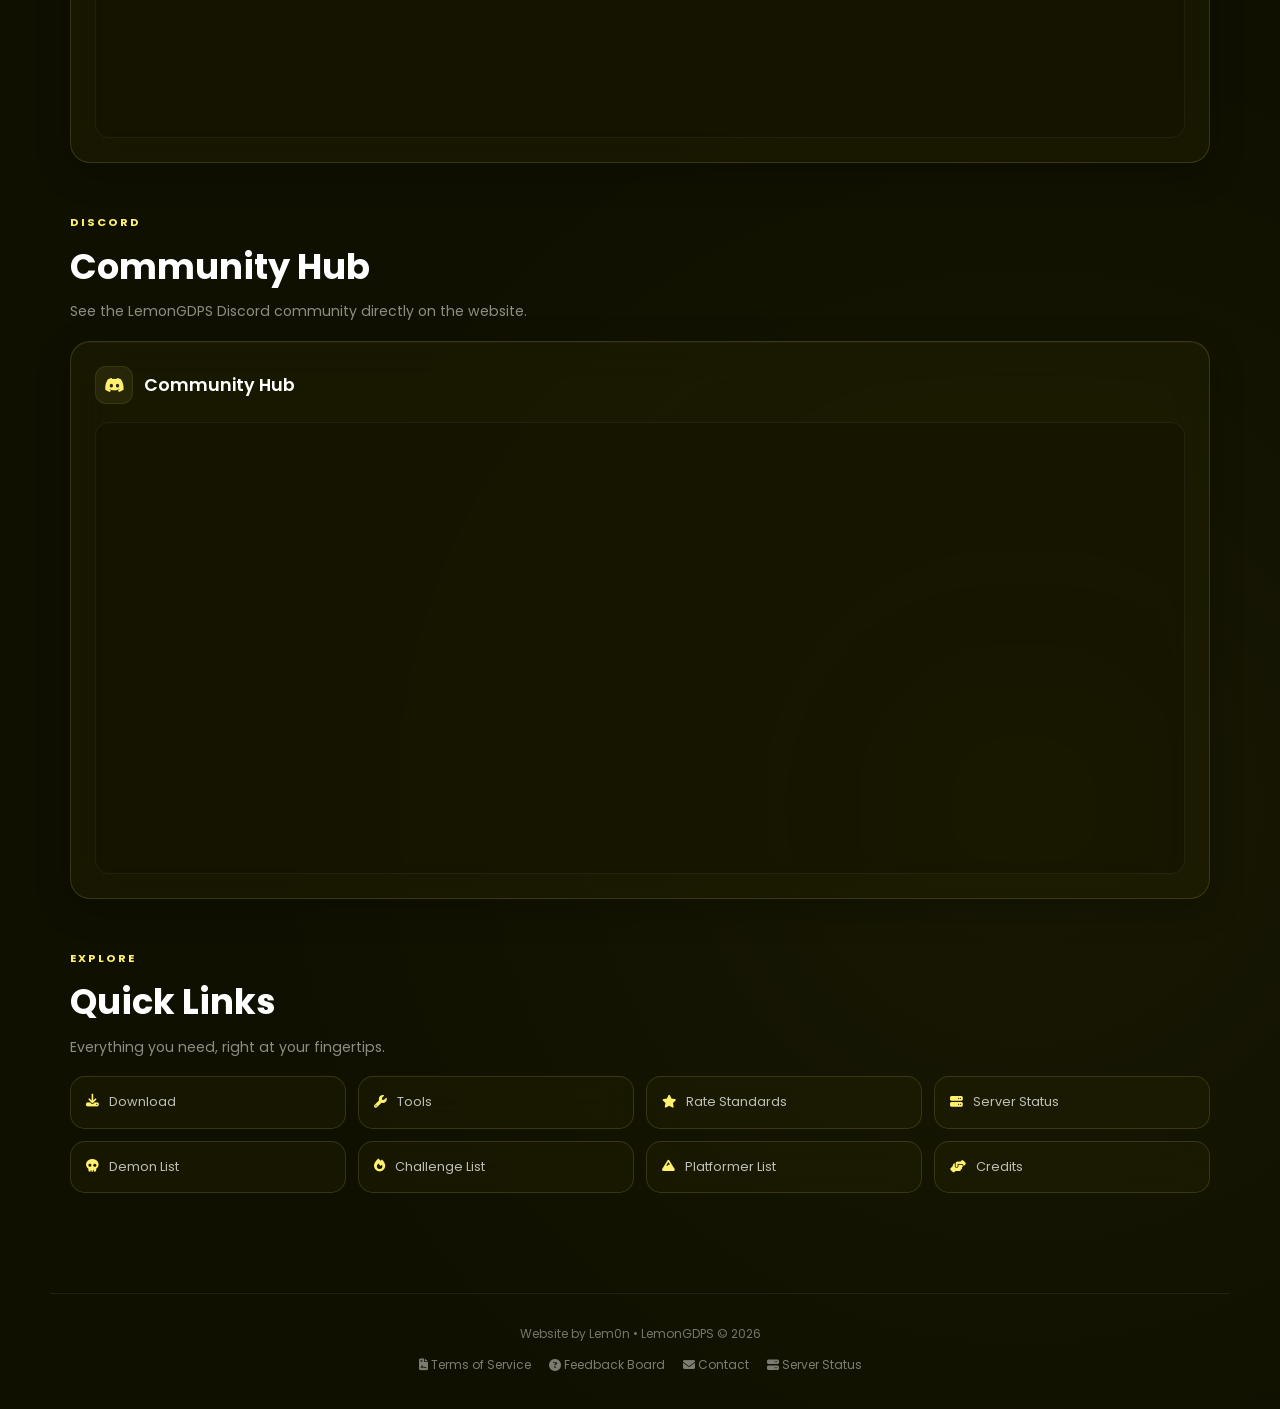
==== commit 8429bc40: "index.html 업데이트" ====
--- a/index.html
+++ b/index.html
@@ -1276,6 +1276,11 @@
           <span>Driven</span>
         </div>
 
+        <div class="stat">
+          <strong>Friendly</strong>
+          <span>Users</span>
+        </div>
+
       </div>
 
     </section>
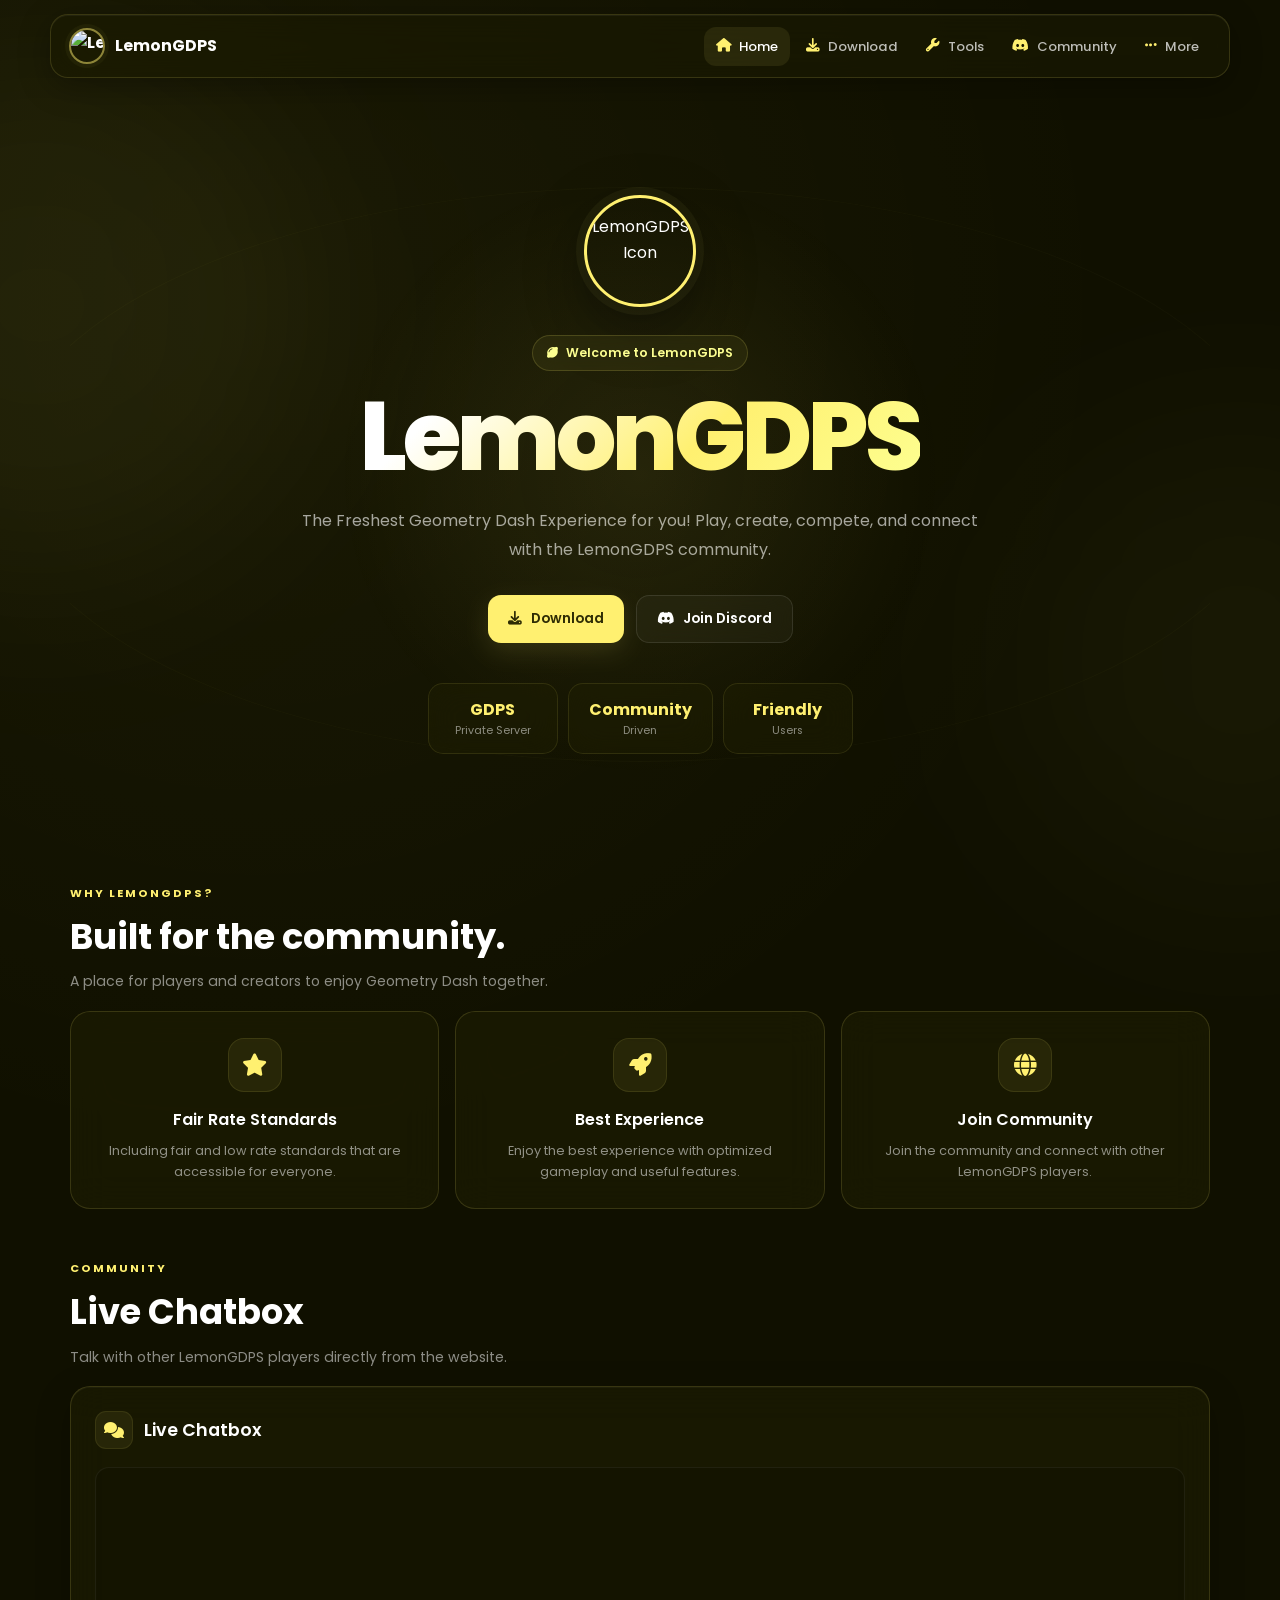
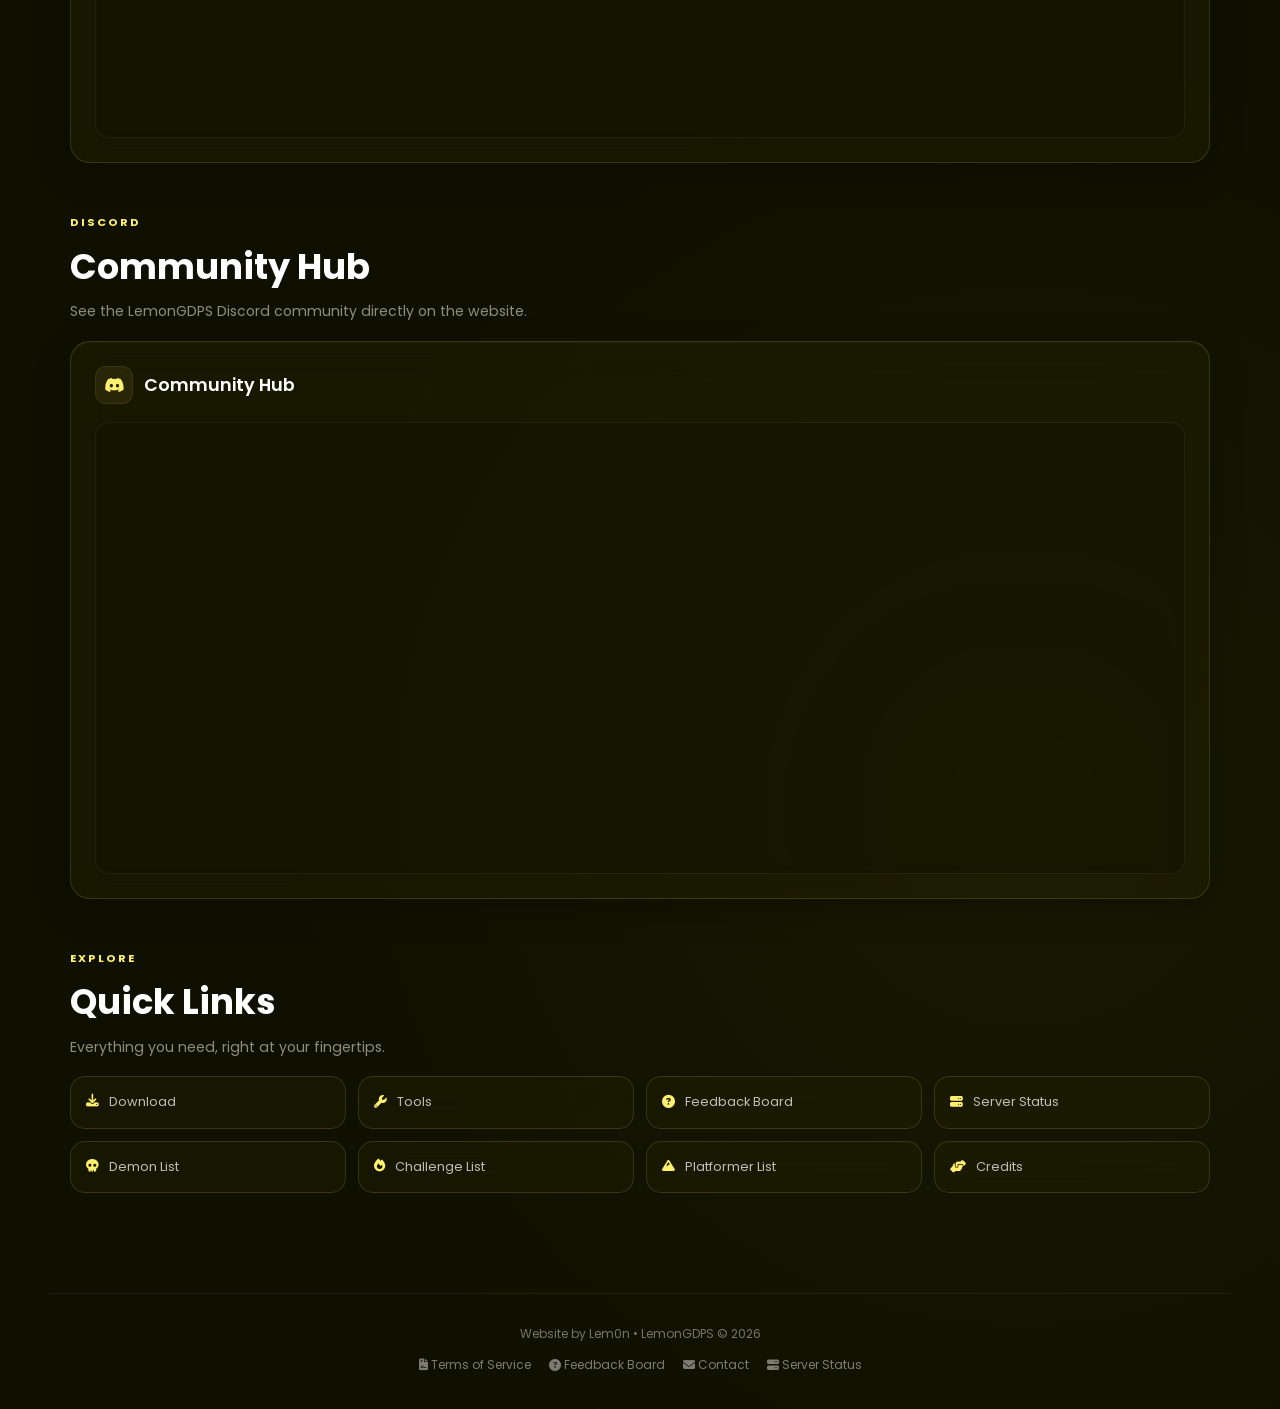
==== commit d797abe4: "Update index.html" ====
--- a/index.html
+++ b/index.html
@@ -1460,11 +1460,11 @@
         </a>
 
         <a
-          href="https://upsilongdps.carrd.co/#ratestandards"
+          href="/feedback"
           class="quick-link"
         >
-          <i class="fas fa-star"></i>
-          Rate Standards
+          <i class="fas fa-question-circle"></i>
+          Feedback Board
         </a>
 
         <a
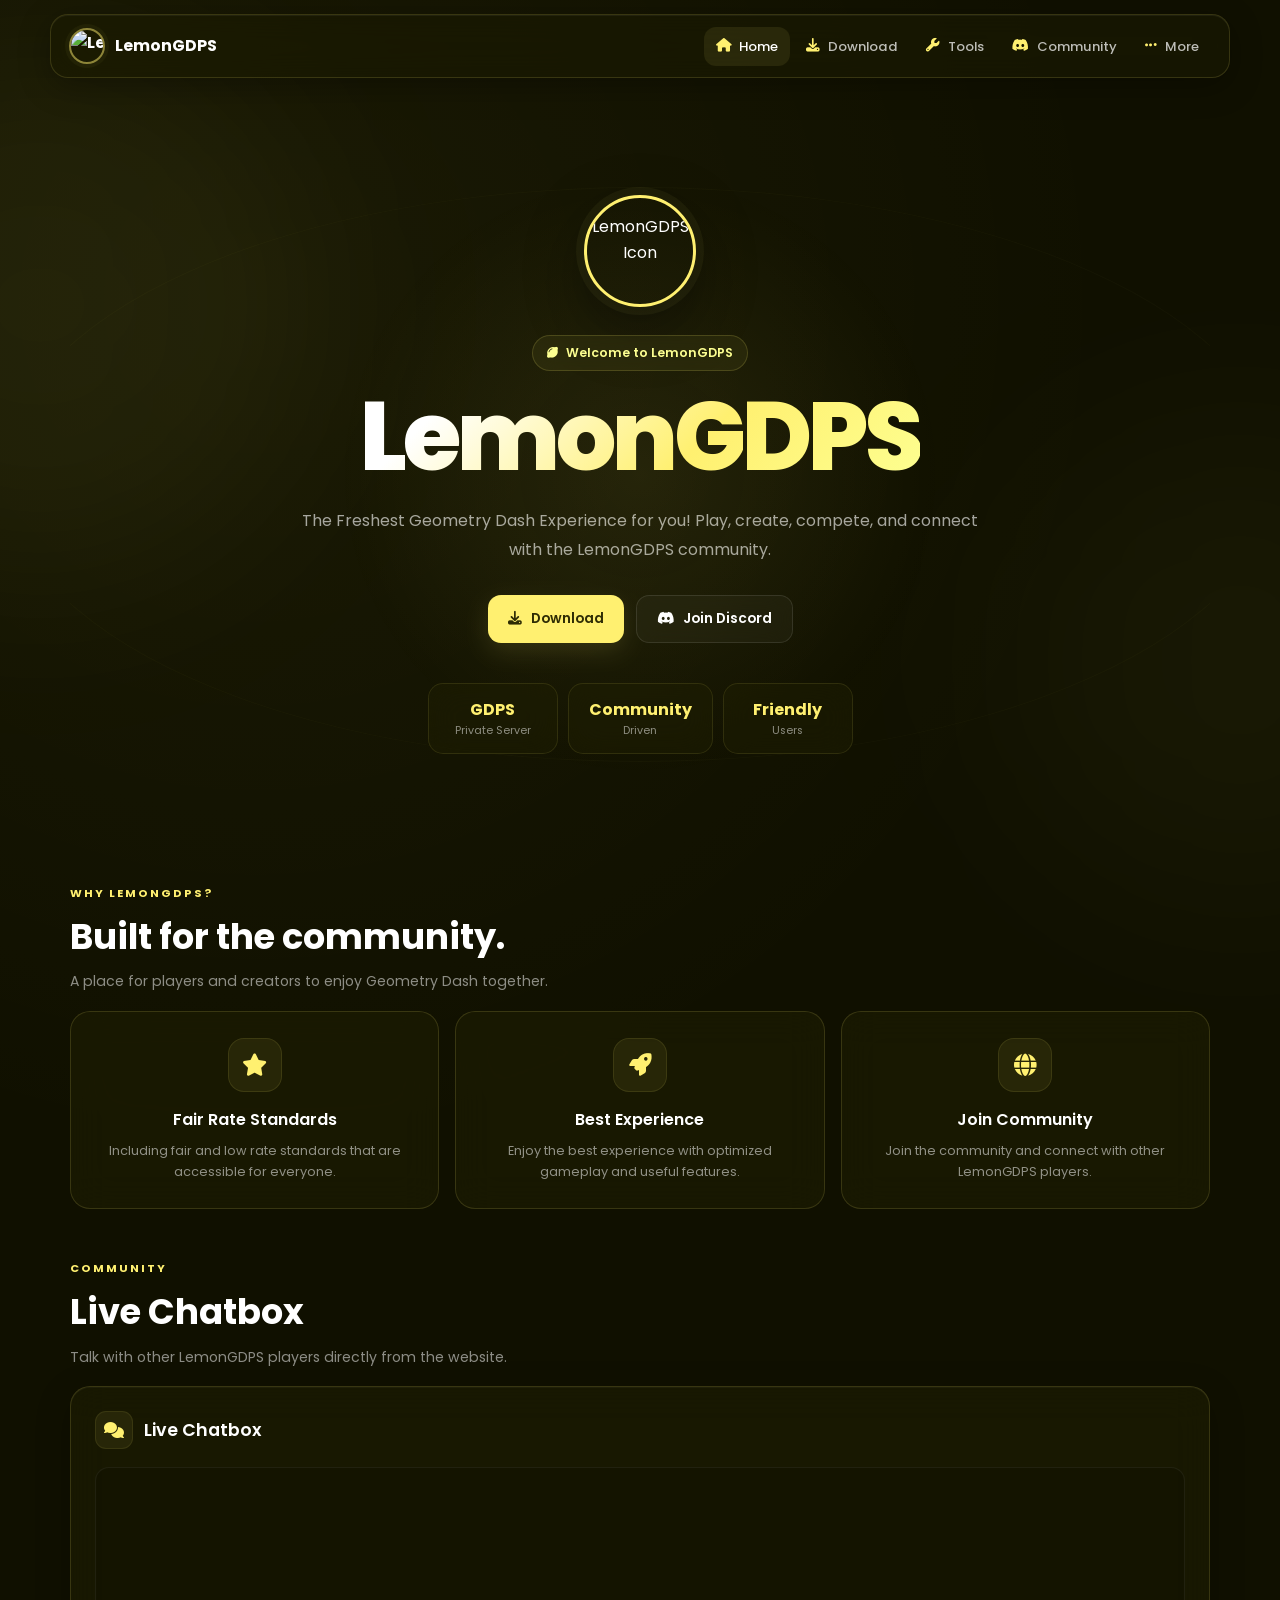
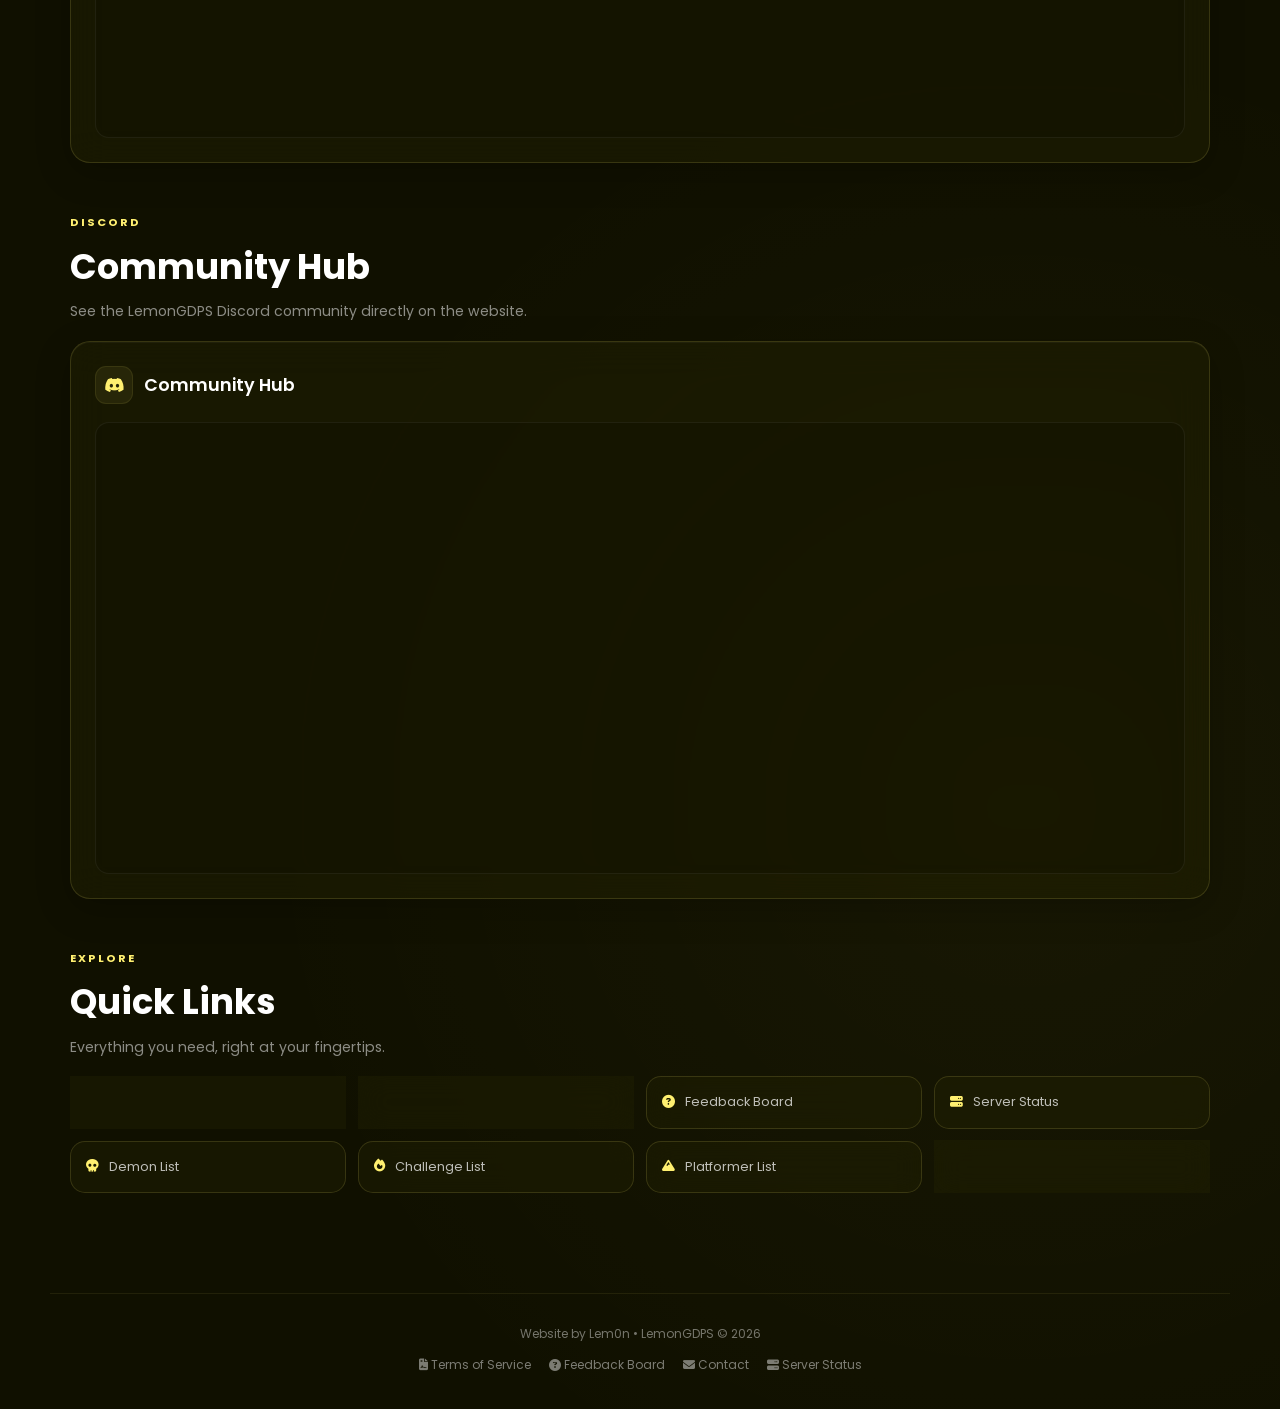
==== commit 3ae47519: "Update Challenge List link to new URL" ====
--- a/index.html
+++ b/index.html
@@ -1186,7 +1186,7 @@
               Demon List
             </a>
 
-            <a href="https://upsilongdpscl.pages.dev/">
+            <a href="https://lemongdpscl.pages.dev/">
               <i class="fas fa-fire"></i>
               Challenge List
             </a>
@@ -1196,7 +1196,7 @@
               Platformer List
             </a>
 
-            <a href="/credit.html">
+            <a href="/credit">
               <i class="fas fa-hands-helping"></i>
               Credits
             </a>
@@ -1500,7 +1500,7 @@
         </a>
 
         <a
-          href="/credit.html"
+          href="/credit"
           class="quick-link"
         >
           <i class="fas fa-hands-helping"></i>
@@ -1537,7 +1537,7 @@
         Feedback Board
       </a>
 
-      <a href="/contact.html">
+      <a href="/contact">
         <i class="fas fa-envelope"></i>
         Contact
       </a>
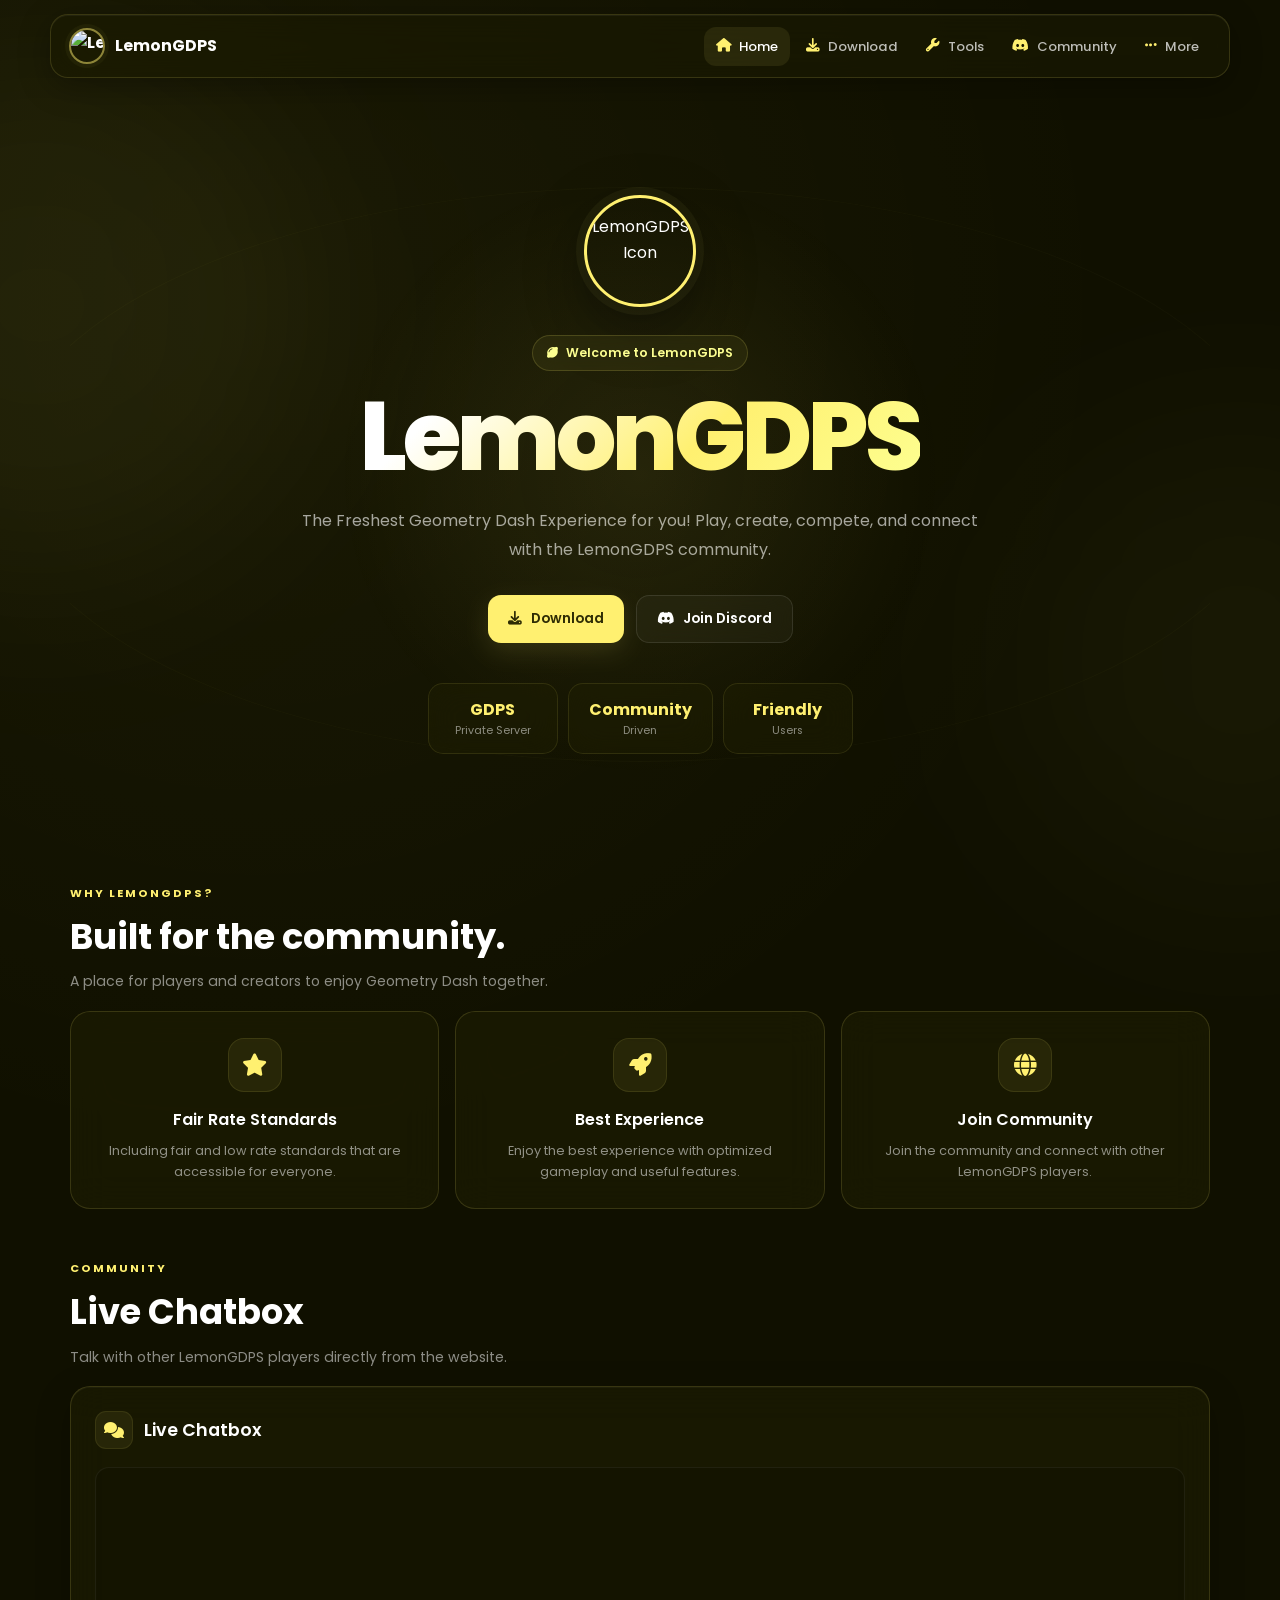
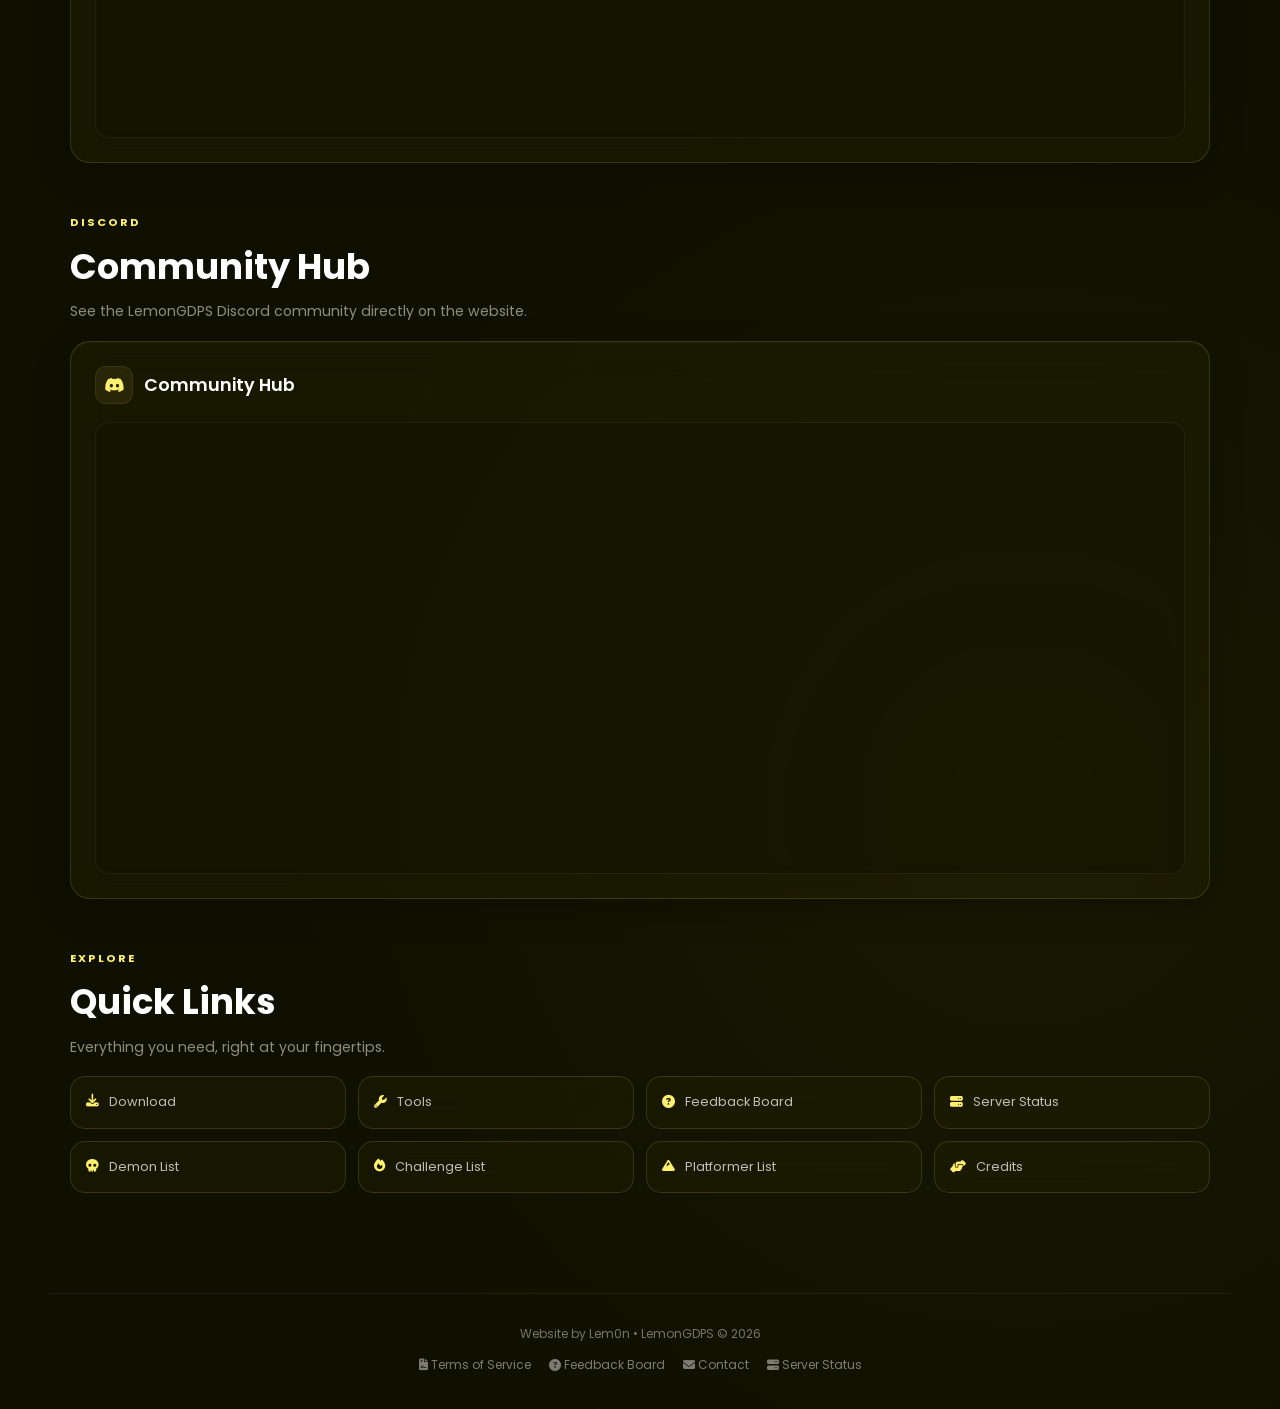
==== commit fef6b1e9: "Update index.html" ====
--- a/index.html
+++ b/index.html
@@ -1191,7 +1191,7 @@
               Challenge List
             </a>
 
-            <a href="https://upsilongdpspl.pages.dev/">
+            <a href="https://lemongdpspl.pages.dev/">
               <i class="fas fa-mountain"></i>
               Platformer List
             </a>
@@ -1476,7 +1476,7 @@
         </a>
 
         <a
-          href="https://upsilongdpsdl.pages.dev/"
+          href="https://lemongdpsdl.pages.dev/"
           class="quick-link"
         >
           <i class="fas fa-skull"></i>
@@ -1484,7 +1484,7 @@
         </a>
 
         <a
-          href="https://upsilongdpscl.pages.dev/"
+          href="https://lemongdpscl.pages.dev/"
           class="quick-link"
         >
           <i class="fas fa-fire"></i>
@@ -1492,7 +1492,7 @@
         </a>
 
         <a
-          href="https://upsilongdpspl.pages.dev/"
+          href="https://lemongdpspl.pages.dev/"
           class="quick-link"
         >
           <i class="fas fa-mountain"></i>
